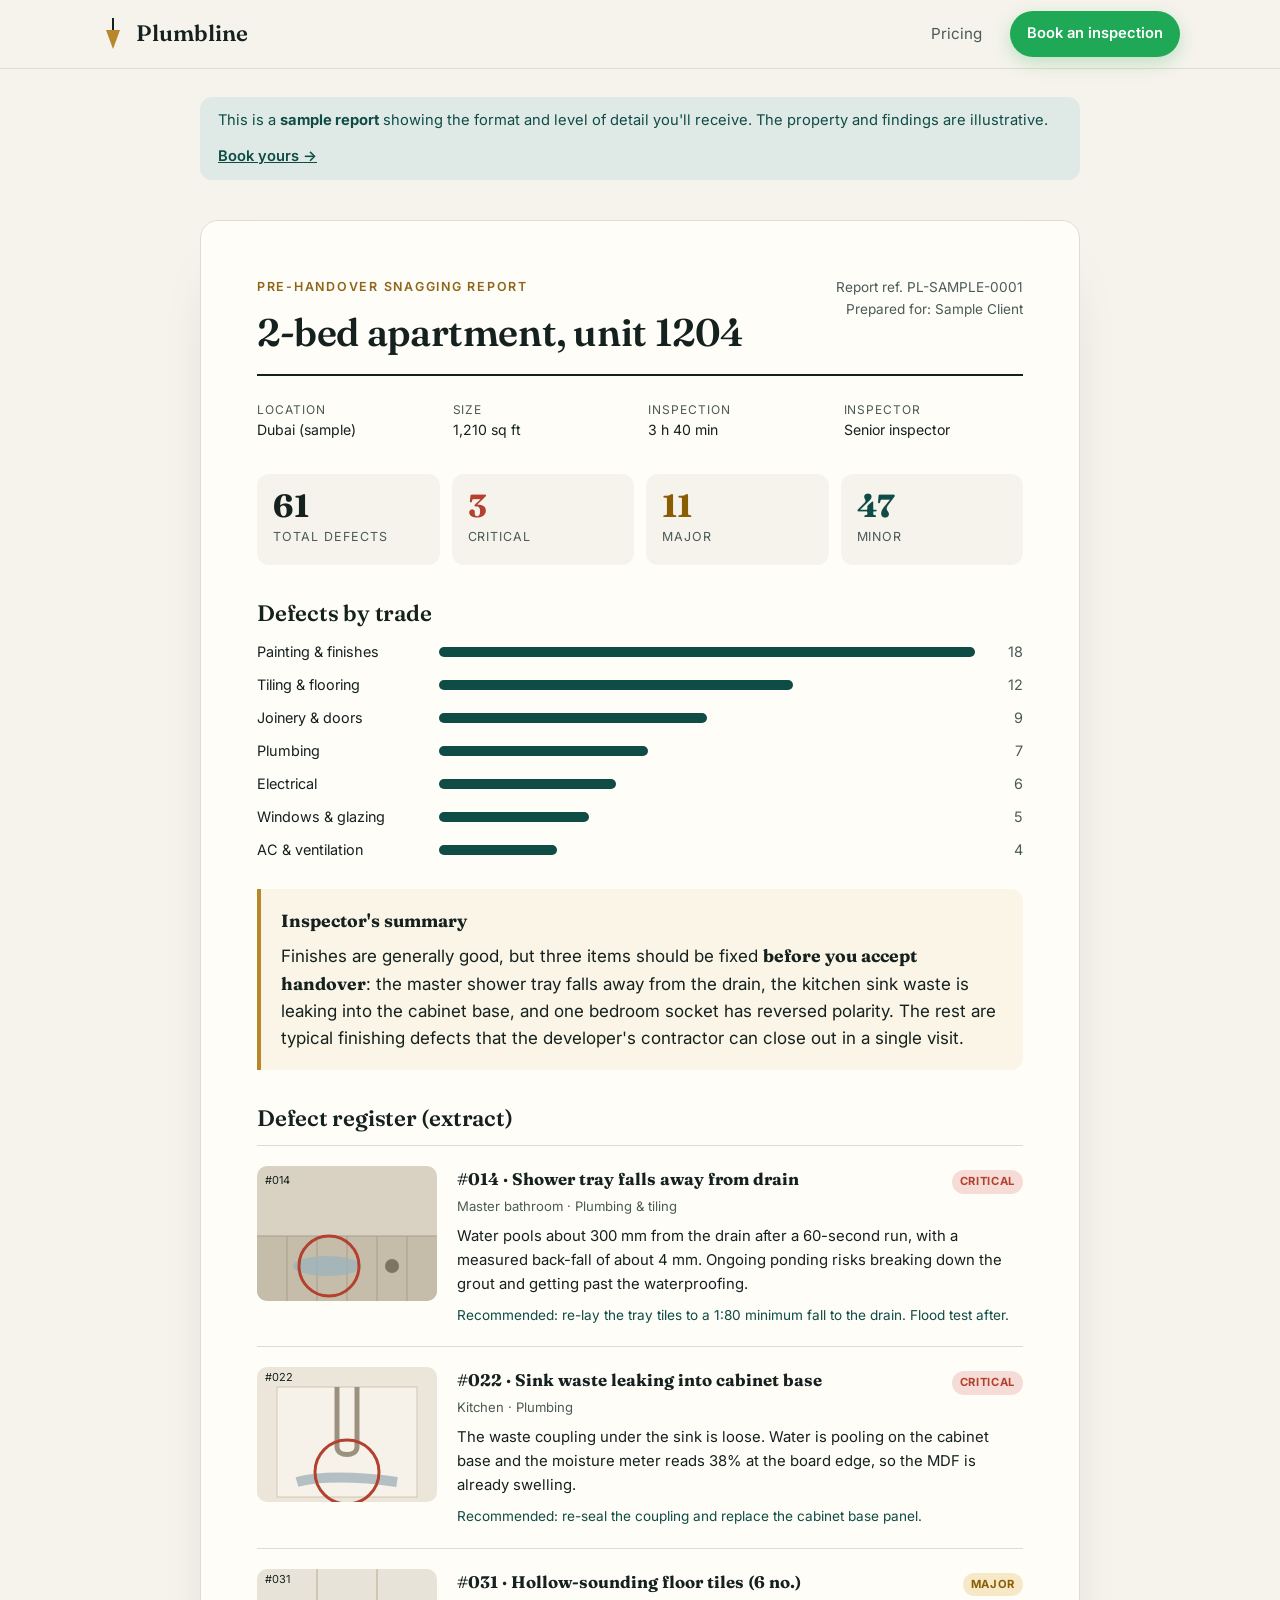
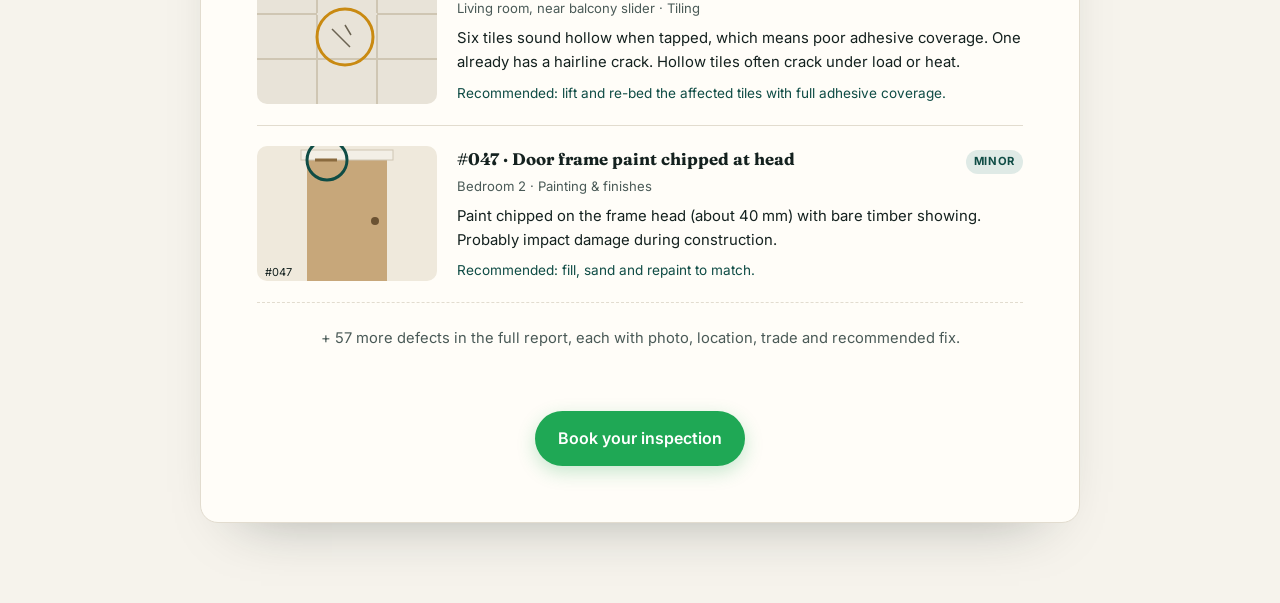
==== sample-report.html @ e1b7e1e3 "Plumbline snagging site: landing, pricing, WhatsApp booking, sample report Co-Authored-By: Claude Op" ====
<!doctype html>
<html lang="en">
<head>
<meta charset="utf-8">
<meta name="viewport" content="width=device-width, initial-scale=1">
<title>Sample Snagging Report — Plumbline</title>
<meta name="description" content="See exactly what you get: a sample Plumbline pre-handover snagging report for a 2-bed apartment.">
<link rel="icon" href="data:image/svg+xml,%3Csvg xmlns='http://www.w3.org/2000/svg' viewBox='0 0 26 32'%3E%3Cline x1='13' y1='0' x2='13' y2='12' stroke='%2314211f' stroke-width='2'/%3E%3Cpath d='M6 12h14l-7 19z' fill='%23b8862b'/%3E%3C/svg%3E">
<link rel="preconnect" href="https://fonts.googleapis.com">
<link rel="preconnect" href="https://fonts.gstatic.com" crossorigin>
<link href="https://fonts.googleapis.com/css2?family=Fraunces:ital,opsz,wght@0,9..144,500;0,9..144,600;1,9..144,500&family=Inter:wght@400;500;600;700&display=swap" rel="stylesheet">
<link rel="stylesheet" href="styles.css">
<style>
  .doc { max-width: 880px; margin: 40px auto 80px; background: var(--card); border: 1px solid var(--line); border-radius: 18px; padding: clamp(22px, 5vw, 56px); box-shadow: 0 30px 60px -40px rgba(20,33,31,.4); }
  .banner { max-width: 880px; margin: 28px auto 0; padding: 12px 18px; border-radius: 12px; background: var(--teal-soft); color: var(--teal); font-size: .92rem; display: flex; flex-wrap: wrap; gap: 12px; justify-content: space-between; align-items: center; }
  .banner a { font-weight: 600; }
  .doc-head { display: flex; justify-content: space-between; flex-wrap: wrap; gap: 20px; border-bottom: 2px solid var(--ink); padding-bottom: 20px; }
  .doc-head h1 { font-size: clamp(1.8rem, 4vw, 2.4rem); }
  .meta { display: grid; grid-template-columns: repeat(4, 1fr); gap: 16px; margin: 24px 0 32px; font-size: .88rem; }
  .meta span { display: block; color: var(--ink-soft); font-size: .75rem; text-transform: uppercase; letter-spacing: .08em; }
  @media (max-width: 640px) { .meta { grid-template-columns: 1fr 1fr; } }
  .summary { display: grid; grid-template-columns: repeat(4, 1fr); gap: 12px; margin-bottom: 28px; }
  .summary div { background: var(--paper); border-radius: 12px; padding: 16px; }
  .summary b { display: block; font-family: var(--serif); font-size: 2rem; line-height: 1; }
  .summary span { font-size: .78rem; color: var(--ink-soft); text-transform: uppercase; letter-spacing: .08em; }
  @media (max-width: 640px) { .summary { grid-template-columns: 1fr 1fr; } }
  h2.sec { font-size: 1.4rem; margin: 36px 0 14px; }
  .bars { display: grid; gap: 10px; }
  .bar { display: grid; grid-template-columns: 170px 1fr 36px; gap: 12px; align-items: center; font-size: .9rem; }
  .bar i { display: block; height: 10px; border-radius: 6px; background: var(--teal); }
  .bar em { font-style: normal; text-align: right; color: var(--ink-soft); }
  @media (max-width: 520px) { .bar { grid-template-columns: 120px 1fr 30px; font-size: .82rem; } }
  .verdict { margin-top: 28px; padding: 18px 20px; border-left: 4px solid var(--brass); background: #fbf5e8; border-radius: 0 12px 12px 0; }
  .verdict b { font-family: var(--serif); font-size: 1.1rem; }
  .snag { display: grid; grid-template-columns: 180px 1fr; gap: 20px; padding: 20px 0; border-top: 1px solid var(--line); }
  .snag .ph { border-radius: 10px; overflow: hidden; aspect-ratio: 4/3; }
  .snag .ph svg { width: 100%; height: 100%; }
  .snag-top { display: flex; justify-content: space-between; gap: 12px; align-items: baseline; }
  .snag-top b { font-family: var(--serif); font-size: 1.05rem; }
  .snag .loc { font-size: .82rem; color: var(--ink-soft); margin: 2px 0 8px; }
  .snag p { font-size: .93rem; }
  .snag .fix { margin-top: 8px; font-size: .85rem; color: var(--teal); }
  @media (max-width: 600px) { .snag { grid-template-columns: 1fr; } }
  .more { text-align: center; padding: 24px; color: var(--ink-soft); font-size: .92rem; border-top: 1px dashed var(--line); }
  .cta { text-align: center; margin-top: 36px; }
</style>
</head>
<body>
<header class="site-header">
  <div class="wrap">
    <a class="logo" href="index.html"><svg viewBox="0 0 26 32"><line x1="13" y1="0" x2="13" y2="12" stroke="currentColor" stroke-width="2"/><path d="M6 12h14l-7 19z" fill="#b8862b"/></svg>Plumbline</a>
    <nav class="nav"><a href="index.html#pricing">Pricing</a><a class="btn btn-wa" href="index.html#book">Book an inspection</a></nav>
  </div>
</header>

<div class="wrap">
  <div class="banner"><span>This is a <b>sample report</b> showing the format and level of detail you'll receive. The property and findings are illustrative.</span><a href="index.html#book">Book yours →</a></div>

  <article class="doc">
    <div class="doc-head">
      <div>
        <div class="eyebrow">Pre-handover snagging report</div>
        <h1>2-bed apartment, unit 1204</h1>
      </div>
      <div style="text-align:right;font-size:.85rem;color:var(--ink-soft)">Report ref. PL-SAMPLE-0001<br>Prepared for: Sample Client</div>
    </div>

    <div class="meta">
      <div><span>Location</span>Dubai (sample)</div>
      <div><span>Size</span>1,210 sq ft</div>
      <div><span>Inspection</span>3 h 40 min</div>
      <div><span>Inspector</span>Senior inspector</div>
    </div>

    <div class="summary">
      <div><b>61</b><span>Total defects</span></div>
      <div><b style="color:var(--red)">3</b><span>Critical</span></div>
      <div><b style="color:#8a5d05">11</b><span>Major</span></div>
      <div><b style="color:var(--teal)">47</b><span>Minor</span></div>
    </div>

    <h2 class="sec">Defects by trade</h2>
    <div class="bars">
      <div class="bar">Painting & finishes<i style="width:100%"></i><em>18</em></div>
      <div class="bar">Tiling & flooring<i style="width:66%"></i><em>12</em></div>
      <div class="bar">Joinery & doors<i style="width:50%"></i><em>9</em></div>
      <div class="bar">Plumbing<i style="width:39%"></i><em>7</em></div>
      <div class="bar">Electrical<i style="width:33%"></i><em>6</em></div>
      <div class="bar">Windows & glazing<i style="width:28%"></i><em>5</em></div>
      <div class="bar">AC & ventilation<i style="width:22%"></i><em>4</em></div>
    </div>

    <div class="verdict"><b>Inspector's summary</b><p style="margin-top:6px">Finishes are generally good, but three items should be fixed <b>before you accept handover</b>: the master shower tray falls away from the drain, the kitchen sink waste is leaking into the cabinet base, and one bedroom socket has reversed polarity. The rest are typical finishing defects that the developer's contractor can close out in a single visit.</p></div>

    <h2 class="sec">Defect register (extract)</h2>

    <div class="snag">
      <div class="ph"><svg viewBox="0 0 180 135"><rect width="180" height="135" fill="#d9d2c3"/><rect y="70" width="180" height="65" fill="#c5bca9"/><path d="M0 70h180M30 70v65M60 70v65M90 70v65M120 70v65M150 70v65" stroke="#a89f8b"/><ellipse cx="70" cy="100" rx="34" ry="10" fill="#9bb4bf" opacity=".7"/><circle cx="135" cy="100" r="7" fill="#7d7461"/><circle cx="72" cy="100" r="30" fill="none" stroke="#b3412f" stroke-width="3"/><text x="8" y="18" font-family="Inter" font-size="11" fill="#14211f">#014</text></svg></div>
      <div>
        <div class="snag-top"><b>#014 · Shower tray falls away from drain</b><span class="sev sev-critical">Critical</span></div>
        <div class="loc">Master bathroom · Plumbing & tiling</div>
        <p>Water pools about 300 mm from the drain after a 60-second run, with a measured back-fall of about 4 mm. Ongoing ponding risks breaking down the grout and getting past the waterproofing.</p>
        <p class="fix">Recommended: re-lay the tray tiles to a 1:80 minimum fall to the drain. Flood test after.</p>
      </div>
    </div>

    <div class="snag">
      <div class="ph"><svg viewBox="0 0 180 135"><rect width="180" height="135" fill="#ece6da"/><rect x="20" y="20" width="140" height="110" fill="#f6f2ea" stroke="#cfc6b3"/><path d="M80 20v60c0 10 20 10 20 0V20" fill="none" stroke="#9a917e" stroke-width="5"/><path d="M40 115c20-6 60-6 100 0" stroke="#7c95a0" stroke-width="10" opacity=".55"/><circle cx="90" cy="105" r="32" fill="none" stroke="#b3412f" stroke-width="3"/><text x="8" y="14" font-family="Inter" font-size="11" fill="#14211f">#022</text></svg></div>
      <div>
        <div class="snag-top"><b>#022 · Sink waste leaking into cabinet base</b><span class="sev sev-critical">Critical</span></div>
        <div class="loc">Kitchen · Plumbing</div>
        <p>The waste coupling under the sink is loose. Water is pooling on the cabinet base and the moisture meter reads 38% at the board edge, so the MDF is already swelling.</p>
        <p class="fix">Recommended: re-seal the coupling and replace the cabinet base panel.</p>
      </div>
    </div>

    <div class="snag">
      <div class="ph"><svg viewBox="0 0 180 135"><rect width="180" height="135" fill="#e8e3d8"/><path d="M0 45h180M0 90h180M60 0v135M120 0v135" stroke="#cfc6b3" stroke-width="2"/><path d="M60 45l60 0" stroke="#e8e3d8" stroke-width="2"/><path d="M75 60 l18 18 M88 56 l6 10" stroke="#6b6352" stroke-width="1.5"/><circle cx="88" cy="68" r="28" fill="none" stroke="#c98a12" stroke-width="3"/><text x="8" y="14" font-family="Inter" font-size="11" fill="#14211f">#031</text></svg></div>
      <div>
        <div class="snag-top"><b>#031 · Hollow-sounding floor tiles (6 no.)</b><span class="sev sev-major">Major</span></div>
        <div class="loc">Living room, near balcony slider · Tiling</div>
        <p>Six tiles sound hollow when tapped, which means poor adhesive coverage. One already has a hairline crack. Hollow tiles often crack under load or heat.</p>
        <p class="fix">Recommended: lift and re-bed the affected tiles with full adhesive coverage.</p>
      </div>
    </div>

    <div class="snag">
      <div class="ph"><svg viewBox="0 0 180 135"><rect width="180" height="135" fill="#efe9dc"/><rect x="50" y="10" width="80" height="125" fill="#c7a77a"/><rect x="44" y="4" width="92" height="10" fill="#f3efe6" stroke="#cfc6b3"/><path d="M58 14h22" stroke="#8a6a3e" stroke-width="3"/><circle cx="118" cy="75" r="4" fill="#6b5232"/><circle cx="70" cy="14" r="20" fill="none" stroke="#0f4c45" stroke-width="3"/><text x="8" y="130" font-family="Inter" font-size="11" fill="#14211f">#047</text></svg></div>
      <div>
        <div class="snag-top"><b>#047 · Door frame paint chipped at head</b><span class="sev sev-minor">Minor</span></div>
        <div class="loc">Bedroom 2 · Painting & finishes</div>
        <p>Paint chipped on the frame head (about 40 mm) with bare timber showing. Probably impact damage during construction.</p>
        <p class="fix">Recommended: fill, sand and repaint to match.</p>
      </div>
    </div>

    <div class="more">+ 57 more defects in the full report, each with photo, location, trade and recommended fix.</div>

    <div class="cta"><a class="btn btn-wa" href="index.html#book">Book your inspection</a></div>
  </article>
</div>
</body>
</html>
---- styles.css ----
:root {
  --ink: #14211f;
  --ink-soft: #4a5a57;
  --paper: #f6f3ec;
  --card: #fffdf8;
  --line: #e2dccf;
  --brass: #b8862b;
  --brass-dark: #8f6519;
  --teal: #0f4c45;
  --teal-soft: #dfeae6;
  --red: #b3412f;
  --amber: #c98a12;
  --green: #2f7a4f;
  --wa: #1fa855;
  --radius: 14px;
  --serif: "Fraunces", Georgia, serif;
  --sans: "Inter", system-ui, -apple-system, sans-serif;
}

* { box-sizing: border-box; }
html { scroll-behavior: smooth; }
body {
  margin: 0;
  background: var(--paper);
  color: var(--ink);
  font-family: var(--sans);
  font-size: 17px;
  line-height: 1.6;
  -webkit-font-smoothing: antialiased;
}
img, svg { display: block; max-width: 100%; }
a { color: inherit; }
.wrap { max-width: 1120px; margin: 0 auto; padding: 0 20px; }

h1, h2, h3 { font-family: var(--serif); font-weight: 600; line-height: 1.12; letter-spacing: -0.01em; margin: 0; }
h1 { font-size: clamp(2.5rem, 6vw, 4.4rem); }
h2 { font-size: clamp(1.9rem, 4vw, 2.8rem); }
h3 { font-size: 1.25rem; }
p { margin: 0; }
.eyebrow {
  font-size: 0.78rem; font-weight: 600; letter-spacing: 0.14em; text-transform: uppercase;
  color: var(--brass-dark); margin-bottom: 14px;
}
.lede { font-size: 1.15rem; color: var(--ink-soft); max-width: 40em; }

/* Buttons */
.btn {
  display: inline-flex; align-items: center; justify-content: center; gap: 10px;
  padding: 14px 22px; border-radius: 999px; font-weight: 600; font-size: 1rem;
  text-decoration: none; border: 1.5px solid transparent; cursor: pointer;
  transition: transform .15s ease, background .15s ease, box-shadow .15s ease;
  font-family: var(--sans);
}
.btn:hover { transform: translateY(-1px); }
.btn-wa { background: var(--wa); color: #fff; box-shadow: 0 6px 18px rgba(31,168,85,.25); }
.btn-wa:hover { background: #18914a; }
.btn-ghost { border-color: var(--ink); color: var(--ink); background: transparent; }
.btn-ghost:hover { background: var(--ink); color: var(--paper); }
.btn svg { width: 20px; height: 20px; }

/* Header */
.site-header {
  position: sticky; top: 0; z-index: 20;
  background: rgba(246,243,236,.88); backdrop-filter: blur(10px);
  border-bottom: 1px solid var(--line);
}
.site-header .wrap { display: flex; align-items: center; justify-content: space-between; height: 68px; }
.logo { display: flex; align-items: center; gap: 10px; text-decoration: none; font-family: var(--serif); font-size: 1.4rem; font-weight: 600; }
.logo svg { width: 26px; height: 32px; }
.nav { display: flex; align-items: center; gap: 28px; }
.nav a { text-decoration: none; color: var(--ink-soft); font-size: .95rem; }
.nav a:hover { color: var(--ink); }
.nav .btn { padding: 10px 16px; font-size: .92rem; color: #fff; }
@media (max-width: 820px) { .nav a:not(.btn) { display: none; } }

/* Hero */
.hero { padding: 72px 0 64px; }
.hero-grid { display: grid; grid-template-columns: 1.1fr .9fr; gap: 56px; align-items: center; }
.hero h1 em { font-style: italic; color: var(--teal); }
.hero .lede { margin: 22px 0 32px; }
.hero-ctas { display: flex; flex-wrap: wrap; gap: 12px; }
.hero-proof { display: flex; flex-wrap: wrap; gap: 28px; margin-top: 40px; padding-top: 28px; border-top: 1px solid var(--line); }
.hero-proof div { font-size: .9rem; color: var(--ink-soft); }
.hero-proof strong { display: block; font-family: var(--serif); font-size: 1.7rem; color: var(--ink); line-height: 1.1; }
@media (max-width: 900px) { .hero-grid { grid-template-columns: 1fr; } .hero { padding-top: 44px; } }

/* Report preview card */
.report-card {
  background: var(--card); border: 1px solid var(--line); border-radius: 18px;
  box-shadow: 0 30px 60px -30px rgba(20,33,31,.35); padding: 22px; transform: rotate(1.2deg);
}
.report-card .rc-head { display: flex; justify-content: space-between; align-items: baseline; border-bottom: 1px solid var(--line); padding-bottom: 12px; margin-bottom: 14px; }
.report-card .rc-head b { font-family: var(--serif); font-size: 1.1rem; }
.report-card .rc-head span { font-size: .8rem; color: var(--ink-soft); }
.rc-stats { display: grid; grid-template-columns: repeat(3, 1fr); gap: 8px; margin-bottom: 14px; }
.rc-stat { background: var(--paper); border-radius: 10px; padding: 10px; text-align: center; }
.rc-stat b { display: block; font-family: var(--serif); font-size: 1.5rem; line-height: 1.1; }
.rc-stat span { font-size: .72rem; color: var(--ink-soft); text-transform: uppercase; letter-spacing: .08em; }
.rc-row { display: flex; gap: 12px; align-items: center; padding: 10px 0; border-top: 1px dashed var(--line); font-size: .9rem; }
.rc-row .thumb { flex: 0 0 52px; height: 52px; border-radius: 8px; overflow: hidden; }
.rc-row p { flex: 1; line-height: 1.35; }
.rc-row small { color: var(--ink-soft); display: block; font-size: .78rem; }

.sev { font-size: .7rem; font-weight: 700; letter-spacing: .06em; text-transform: uppercase; padding: 3px 8px; border-radius: 999px; white-space: nowrap; }
.sev-critical { background: #f6dcd6; color: var(--red); }
.sev-major { background: #f7e8c8; color: #8a5d05; }
.sev-minor { background: var(--teal-soft); color: var(--teal); }

/* Sections */
section { padding: 88px 0; }
.section-head { max-width: 680px; margin-bottom: 48px; }
.section-head .lede { margin-top: 16px; }
.band { background: var(--teal); color: #eef4f1; }
.band .eyebrow { color: #e3bd72; }
.band .lede { color: #c4d6d0; }

/* Why */
.why-grid { display: grid; grid-template-columns: repeat(3, 1fr); gap: 20px; }
.why-grid > div { border-top: 2px solid #e3bd72; padding-top: 18px; }
.why-grid h3 { margin-bottom: 8px; color: #fff; }
.why-grid p { color: #c4d6d0; }
@media (max-width: 820px) { .why-grid { grid-template-columns: 1fr; } }

/* Checks */
.checks { display: grid; grid-template-columns: repeat(4, 1fr); gap: 14px; }
.check { background: var(--card); border: 1px solid var(--line); border-radius: var(--radius); padding: 20px; }
.check .ico { width: 36px; height: 36px; border-radius: 10px; background: var(--teal-soft); display: grid; place-items: center; margin-bottom: 12px; color: var(--teal); }
.check .ico svg { width: 20px; height: 20px; }
.check h3 { font-family: var(--sans); font-size: 1rem; font-weight: 600; margin-bottom: 4px; }
.check p { font-size: .88rem; color: var(--ink-soft); line-height: 1.45; }
@media (max-width: 960px) { .checks { grid-template-columns: repeat(2, 1fr); } }
@media (max-width: 520px) { .checks { grid-template-columns: 1fr; } }

/* Steps */
.steps { display: grid; grid-template-columns: repeat(4, 1fr); gap: 24px; counter-reset: step; }
.step { position: relative; padding-top: 56px; }
.step::before {
  counter-increment: step; content: counter(step);
  position: absolute; top: 0; left: 0; width: 40px; height: 40px; border-radius: 50%;
  border: 1.5px solid var(--brass); color: var(--brass-dark);
  display: grid; place-items: center; font-family: var(--serif); font-size: 1.2rem; font-weight: 600;
}
.step h3 { margin-bottom: 8px; }
.step p { color: var(--ink-soft); font-size: .95rem; }
@media (max-width: 820px) { .steps { grid-template-columns: 1fr 1fr; } }
@media (max-width: 520px) { .steps { grid-template-columns: 1fr; } }

/* Pricing */
.prices { display: grid; grid-template-columns: repeat(4, 1fr); gap: 16px; }
.price {
  background: var(--card); border: 1px solid var(--line); border-radius: 18px; padding: 26px 22px;
  display: flex; flex-direction: column;
}
.price.featured { border: 2px solid var(--teal); position: relative; }
.price.featured::after {
  content: "Most booked"; position: absolute; top: -12px; left: 22px; background: var(--teal); color: #fff;
  font-size: .72rem; font-weight: 700; letter-spacing: .08em; text-transform: uppercase; padding: 4px 10px; border-radius: 999px;
}
.price h3 { font-family: var(--sans); font-size: 1rem; font-weight: 600; }
.price .size { font-size: .85rem; color: var(--ink-soft); margin-top: 2px; }
.price .amt { font-family: var(--serif); font-size: 2.4rem; font-weight: 600; margin: 18px 0 2px; line-height: 1; }
.price .amt small { font-family: var(--sans); font-size: .9rem; font-weight: 500; color: var(--ink-soft); }
.price .vat { font-size: .8rem; color: var(--ink-soft); margin-bottom: 18px; }
.price ul { list-style: none; padding: 0; margin: 0 0 22px; font-size: .9rem; flex: 1; }
.price li { padding: 6px 0 6px 24px; position: relative; border-top: 1px solid var(--line); }
.price li::before { content: ""; position: absolute; left: 2px; top: 13px; width: 12px; height: 7px; border-left: 2px solid var(--teal); border-bottom: 2px solid var(--teal); transform: rotate(-45deg); }
.price .btn { width: 100%; padding: 12px; font-size: .95rem; }
.addons { margin-top: 24px; display: grid; grid-template-columns: repeat(3, 1fr); gap: 16px; }
.addon { display: flex; justify-content: space-between; gap: 16px; align-items: baseline; padding: 16px 20px; border: 1px dashed var(--line); border-radius: var(--radius); font-size: .92rem; }
.addon b { font-family: var(--serif); font-size: 1.15rem; white-space: nowrap; }
.addon span small { display: block; color: var(--ink-soft); font-size: .82rem; }
@media (max-width: 960px) { .prices { grid-template-columns: 1fr 1fr; } .addons { grid-template-columns: 1fr; } }
@media (max-width: 560px) { .prices { grid-template-columns: 1fr; } }

/* Independence */
.promise { display: grid; grid-template-columns: 1fr 1fr; gap: 48px; align-items: center; }
.promise blockquote { margin: 0; font-family: var(--serif); font-size: clamp(1.5rem, 3vw, 2.1rem); line-height: 1.25; }
.promise blockquote::before { content: "\201C"; display: block; font-size: 4rem; line-height: .6; color: var(--brass); }
.promise ul { list-style: none; padding: 0; margin: 0; }
.promise li { padding: 16px 0; border-top: 1px solid var(--line); }
.promise li b { display: block; }
.promise li span { color: var(--ink-soft); font-size: .95rem; }
@media (max-width: 820px) { .promise { grid-template-columns: 1fr; } }

/* Coverage */
.coverage { display: flex; flex-wrap: wrap; gap: 10px; }
.chip { padding: 8px 16px; border-radius: 999px; background: var(--card); border: 1px solid var(--line); font-size: .92rem; }
.chip small { color: var(--ink-soft); margin-left: 6px; }

/* FAQ */
.faq { max-width: 780px; }
.faq details { border-top: 1px solid var(--line); padding: 20px 0; }
.faq details:last-child { border-bottom: 1px solid var(--line); }
.faq summary { cursor: pointer; font-weight: 600; font-size: 1.05rem; list-style: none; display: flex; justify-content: space-between; gap: 16px; }
.faq summary::-webkit-details-marker { display: none; }
.faq summary::after { content: "+"; font-family: var(--serif); font-size: 1.5rem; line-height: 1; color: var(--brass-dark); }
.faq details[open] summary::after { content: "\2013"; }
.faq details p { margin-top: 10px; color: var(--ink-soft); }

/* Booking */
.book { display: grid; grid-template-columns: .9fr 1.1fr; gap: 48px; }
.book-form { background: var(--card); color: var(--ink); border-radius: 20px; padding: 28px; }
.field { margin-bottom: 16px; }
.field label { display: block; font-size: .85rem; font-weight: 600; margin-bottom: 6px; }
.field input, .field select, .field textarea {
  width: 100%; padding: 12px 14px; border: 1.5px solid var(--line); border-radius: 10px;
  font: inherit; font-size: 1rem; background: #fff; color: var(--ink);
}
.field input:focus, .field select:focus, .field textarea:focus { outline: none; border-color: var(--teal); }
.row2 { display: grid; grid-template-columns: 1fr 1fr; gap: 14px; }
.quote { display: flex; justify-content: space-between; align-items: baseline; padding: 14px 16px; border-radius: 10px; background: var(--teal-soft); margin: 4px 0 18px; }
.quote span { font-size: .9rem; color: var(--teal); }
.quote b { font-family: var(--serif); font-size: 1.5rem; color: var(--teal); }
.book-form .btn { width: 100%; }
.book-form .fine { font-size: .8rem; color: var(--ink-soft); text-align: center; margin-top: 12px; }
.book-side p { margin-top: 16px; }
.book-side .contact { margin-top: 28px; display: grid; gap: 10px; }
.book-side .contact a { color: #fff; }
@media (max-width: 860px) { .book { grid-template-columns: 1fr; } }
@media (max-width: 480px) { .row2 { grid-template-columns: 1fr; } }

/* Footer */
footer { padding: 40px 0; font-size: .88rem; color: var(--ink-soft); }
footer .wrap { display: flex; flex-wrap: wrap; justify-content: space-between; gap: 16px; }

/* Floating WhatsApp */
.wa-float {
  position: fixed; right: 18px; bottom: 18px; z-index: 30; width: 58px; height: 58px; border-radius: 50%;
  background: var(--wa); display: grid; place-items: center; box-shadow: 0 10px 24px rgba(0,0,0,.2);
}
.wa-float svg { width: 30px; height: 30px; }
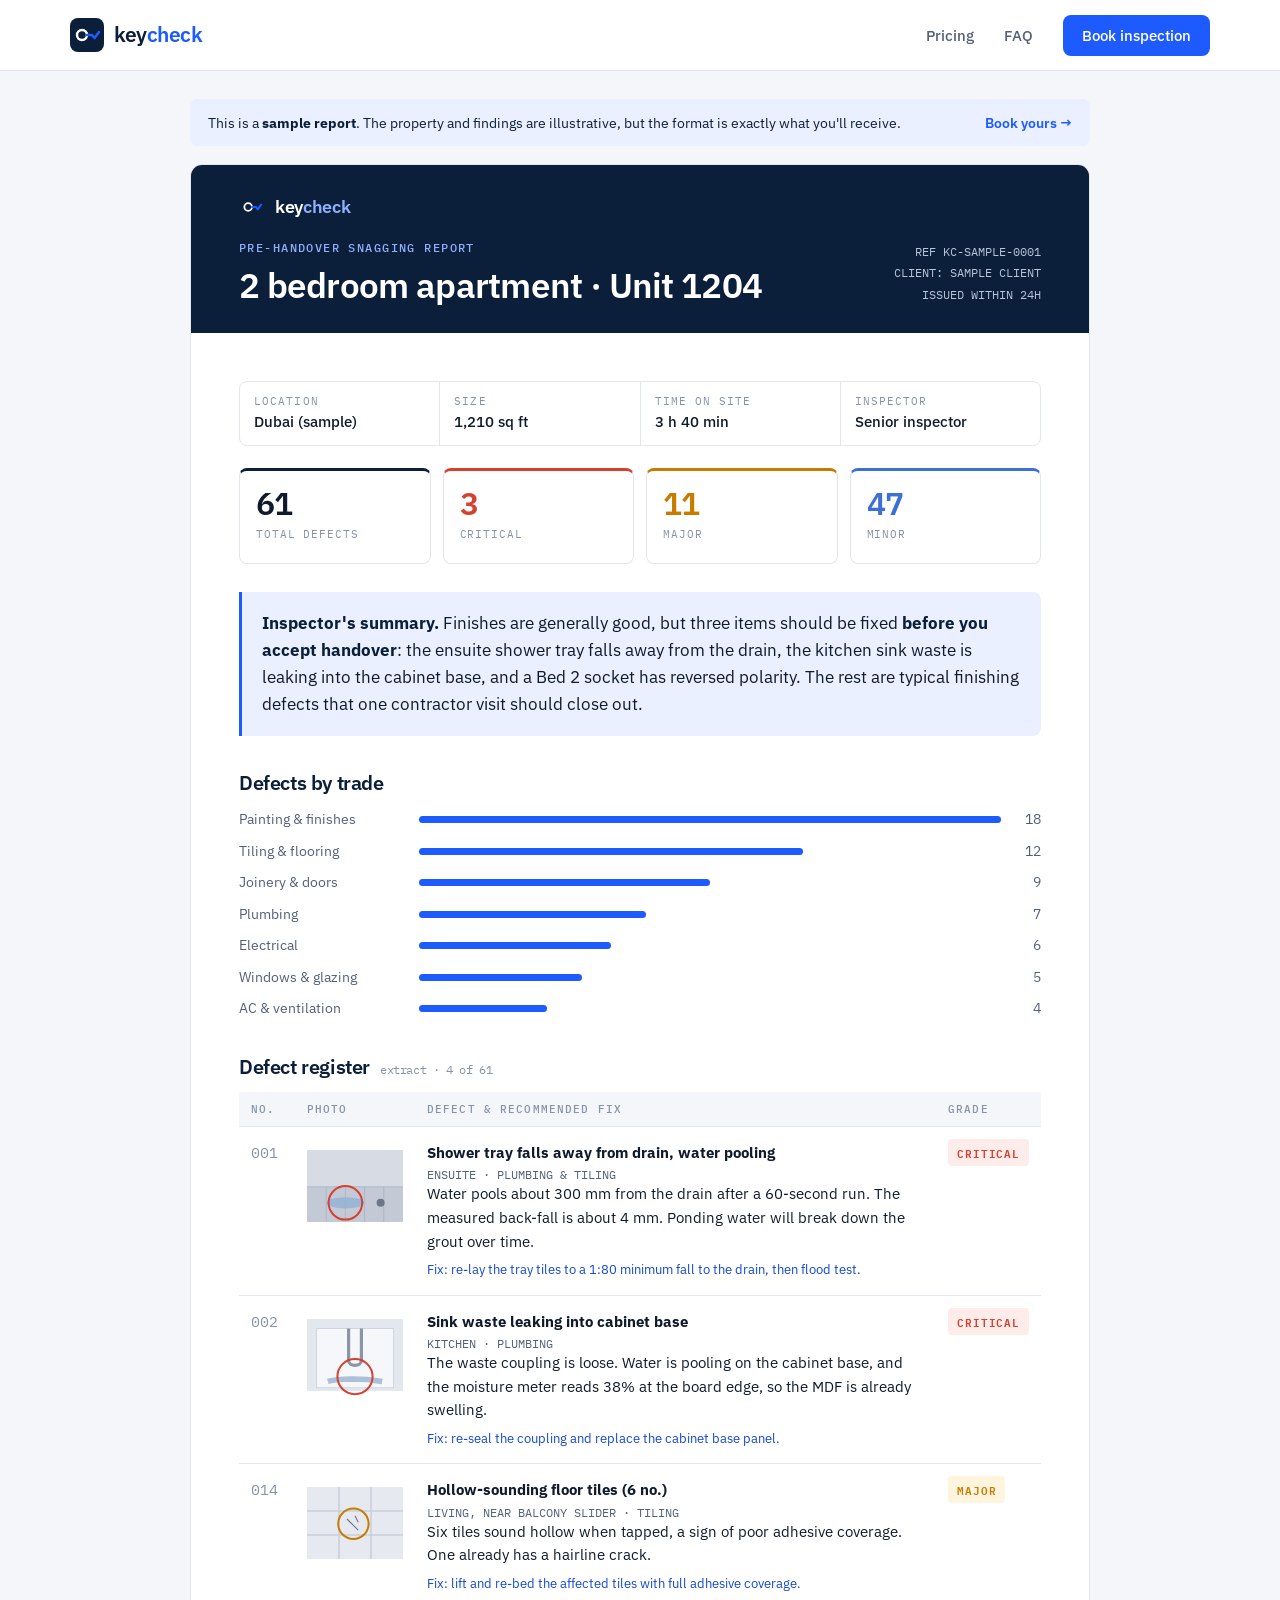
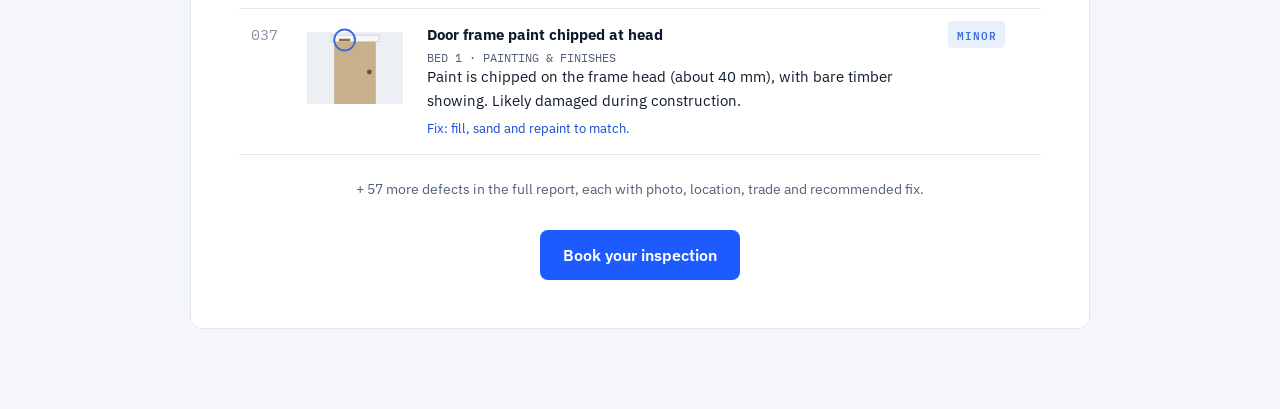
==== commit 1bb0eca9: "Rebrand to Keycheck and redesign: corporate navy/blue, interactive floor-plan hero, structured data " ====
--- a/sample-report.html
+++ b/sample-report.html
@@ -3,140 +3,131 @@
 <head>
 <meta charset="utf-8">
 <meta name="viewport" content="width=device-width, initial-scale=1">
-<title>Sample Snagging Report — Plumbline</title>
-<meta name="description" content="See exactly what you get: a sample Plumbline pre-handover snagging report for a 2-bed apartment.">
-<link rel="icon" href="data:image/svg+xml,%3Csvg xmlns='http://www.w3.org/2000/svg' viewBox='0 0 26 32'%3E%3Cline x1='13' y1='0' x2='13' y2='12' stroke='%2314211f' stroke-width='2'/%3E%3Cpath d='M6 12h14l-7 19z' fill='%23b8862b'/%3E%3C/svg%3E">
+<title>Sample Snagging Report | Keycheck</title>
+<meta name="description" content="See exactly what you get: a sample Keycheck pre-handover snagging report for a 2-bedroom apartment in the UAE.">
+<link rel="canonical" href="https://keycheck.ae/sample-report.html">
+<link rel="icon" href="data:image/svg+xml,%3Csvg xmlns='http://www.w3.org/2000/svg' viewBox='0 0 34 34'%3E%3Crect width='34' height='34' rx='8' fill='%230b1f3a'/%3E%3Ccircle cx='12' cy='17' r='5' fill='none' stroke='%23fff' stroke-width='2.4'/%3E%3Cpath d='M17 17h5l2.5 3 4.5-6' fill='none' stroke='%231d5bff' stroke-width='2.6' stroke-linecap='round' stroke-linejoin='round'/%3E%3C/svg%3E">
 <link rel="preconnect" href="https://fonts.googleapis.com">
 <link rel="preconnect" href="https://fonts.gstatic.com" crossorigin>
-<link href="https://fonts.googleapis.com/css2?family=Fraunces:ital,opsz,wght@0,9..144,500;0,9..144,600;1,9..144,500&family=Inter:wght@400;500;600;700&display=swap" rel="stylesheet">
+<link href="https://fonts.googleapis.com/css2?family=IBM+Plex+Mono:wght@400;500;600&family=IBM+Plex+Sans:wght@400;500;600&display=swap" rel="stylesheet">
 <link rel="stylesheet" href="styles.css">
 <style>
-  .doc { max-width: 880px; margin: 40px auto 80px; background: var(--card); border: 1px solid var(--line); border-radius: 18px; padding: clamp(22px, 5vw, 56px); box-shadow: 0 30px 60px -40px rgba(20,33,31,.4); }
-  .banner { max-width: 880px; margin: 28px auto 0; padding: 12px 18px; border-radius: 12px; background: var(--teal-soft); color: var(--teal); font-size: .92rem; display: flex; flex-wrap: wrap; gap: 12px; justify-content: space-between; align-items: center; }
-  .banner a { font-weight: 600; }
-  .doc-head { display: flex; justify-content: space-between; flex-wrap: wrap; gap: 20px; border-bottom: 2px solid var(--ink); padding-bottom: 20px; }
-  .doc-head h1 { font-size: clamp(1.8rem, 4vw, 2.4rem); }
-  .meta { display: grid; grid-template-columns: repeat(4, 1fr); gap: 16px; margin: 24px 0 32px; font-size: .88rem; }
-  .meta span { display: block; color: var(--ink-soft); font-size: .75rem; text-transform: uppercase; letter-spacing: .08em; }
-  @media (max-width: 640px) { .meta { grid-template-columns: 1fr 1fr; } }
-  .summary { display: grid; grid-template-columns: repeat(4, 1fr); gap: 12px; margin-bottom: 28px; }
-  .summary div { background: var(--paper); border-radius: 12px; padding: 16px; }
-  .summary b { display: block; font-family: var(--serif); font-size: 2rem; line-height: 1; }
-  .summary span { font-size: .78rem; color: var(--ink-soft); text-transform: uppercase; letter-spacing: .08em; }
-  @media (max-width: 640px) { .summary { grid-template-columns: 1fr 1fr; } }
-  h2.sec { font-size: 1.4rem; margin: 36px 0 14px; }
-  .bars { display: grid; gap: 10px; }
-  .bar { display: grid; grid-template-columns: 170px 1fr 36px; gap: 12px; align-items: center; font-size: .9rem; }
-  .bar i { display: block; height: 10px; border-radius: 6px; background: var(--teal); }
-  .bar em { font-style: normal; text-align: right; color: var(--ink-soft); }
-  @media (max-width: 520px) { .bar { grid-template-columns: 120px 1fr 30px; font-size: .82rem; } }
-  .verdict { margin-top: 28px; padding: 18px 20px; border-left: 4px solid var(--brass); background: #fbf5e8; border-radius: 0 12px 12px 0; }
-  .verdict b { font-family: var(--serif); font-size: 1.1rem; }
-  .snag { display: grid; grid-template-columns: 180px 1fr; gap: 20px; padding: 20px 0; border-top: 1px solid var(--line); }
-  .snag .ph { border-radius: 10px; overflow: hidden; aspect-ratio: 4/3; }
-  .snag .ph svg { width: 100%; height: 100%; }
-  .snag-top { display: flex; justify-content: space-between; gap: 12px; align-items: baseline; }
-  .snag-top b { font-family: var(--serif); font-size: 1.05rem; }
-  .snag .loc { font-size: .82rem; color: var(--ink-soft); margin: 2px 0 8px; }
-  .snag p { font-size: .93rem; }
-  .snag .fix { margin-top: 8px; font-size: .85rem; color: var(--teal); }
-  @media (max-width: 600px) { .snag { grid-template-columns: 1fr; } }
-  .more { text-align: center; padding: 24px; color: var(--ink-soft); font-size: .92rem; border-top: 1px dashed var(--line); }
-  .cta { text-align: center; margin-top: 36px; }
+  body { background: var(--bg-alt); }
+  .notice { max-width: 900px; margin: 28px auto 0; padding: 12px 18px; border-radius: 8px; background: var(--blue-soft); color: var(--navy); font-size: .9rem; display: flex; flex-wrap: wrap; gap: 12px; justify-content: space-between; align-items: center; }
+  .notice a { color: var(--blue); font-weight: 600; text-decoration: none; }
+  .doc { max-width: 900px; margin: 18px auto 80px; background: #fff; border: 1px solid var(--line); border-radius: 12px; overflow: hidden; }
+  .doc-top { background: var(--navy); color: #fff; padding: 28px clamp(22px, 5vw, 48px); display: flex; justify-content: space-between; flex-wrap: wrap; gap: 20px; align-items: flex-end; }
+  .doc-top .logo { color: #fff; font-size: 1.1rem; margin-bottom: 18px; }
+  .doc-top .logo b { color: #8fb0ff; }
+  .doc-top h1 { font-size: clamp(1.6rem, 3.6vw, 2.2rem); }
+  .doc-top .ref { font: .78rem/1.7 var(--mono); color: #b8c4d9; text-align: right; }
+  .doc-in { padding: clamp(22px, 5vw, 48px); }
+  .meta { display: grid; grid-template-columns: repeat(4, 1fr); border: 1px solid var(--line); border-radius: 8px; overflow: hidden; gap: 1px; background: var(--line); }
+  .meta div { background: #fff; padding: 12px 14px; font-size: .92rem; font-weight: 500; }
+  .meta span { display: block; font: .68rem var(--mono); letter-spacing: .1em; text-transform: uppercase; color: var(--muted); margin-bottom: 2px; }
+  .sum { display: grid; grid-template-columns: repeat(4, 1fr); gap: 12px; margin: 22px 0 8px; }
+  .sum div { border: 1px solid var(--line); border-radius: 8px; padding: 16px; border-top: 3px solid var(--navy); }
+  .sum b { display: block; font-size: 2rem; font-weight: 600; line-height: 1; letter-spacing: -0.02em; }
+  .sum span { font: .7rem var(--mono); letter-spacing: .08em; text-transform: uppercase; color: var(--muted); }
+  @media (max-width: 640px) { .meta, .sum { grid-template-columns: 1fr 1fr; } }
+  .sec { font-size: 1.25rem; color: var(--navy); margin: 36px 0 14px; display: flex; gap: 10px; align-items: baseline; }
+  .sec small { font: .74rem var(--mono); color: var(--muted); font-weight: 400; }
+  .bars .trade { grid-template-columns: 170px 1fr 30px; font-size: .88rem; margin: 9px 0; }
+  .verdict { margin-top: 28px; padding: 18px 20px; border-left: 3px solid var(--blue); background: var(--blue-soft); border-radius: 0 8px 8px 0; }
+  .verdict b { color: var(--navy); }
+  table { width: 100%; border-collapse: collapse; font-size: .92rem; }
+  th { text-align: left; font: 500 .7rem var(--mono); letter-spacing: .1em; text-transform: uppercase; color: var(--muted); padding: 10px 12px; background: var(--bg-alt); border-bottom: 1px solid var(--line); }
+  td { padding: 14px 12px; border-bottom: 1px solid var(--line); vertical-align: top; }
+  td.n { font-family: var(--mono); color: var(--muted); width: 56px; }
+  td .loc { display: block; font: .74rem var(--mono); color: var(--ink-soft); margin-top: 3px; }
+  td .fix { display: block; color: var(--blue-dark); font-size: .84rem; margin-top: 6px; }
+  .ph { width: 120px; }
+  .ph svg { width: 120px; height: 90px; border-radius: 6px; }
+  @media (max-width: 640px) { .ph { display: none; } .bars .trade { grid-template-columns: 110px 1fr 24px; } }
+  .more { text-align: center; padding: 22px; color: var(--ink-soft); font-size: .9rem; }
+  .cta { text-align: center; padding-top: 8px; }
 </style>
 </head>
 <body>
+<svg width="0" height="0" style="position:absolute" aria-hidden="true">
+  <symbol id="mark" viewBox="0 0 34 34"><rect width="34" height="34" rx="8" fill="#0b1f3a"/><circle cx="12" cy="17" r="5" fill="none" stroke="#fff" stroke-width="2.4"/><path d="M17 17h5l2.5 3 4.5-6" fill="none" stroke="#1d5bff" stroke-width="2.6" stroke-linecap="round" stroke-linejoin="round"/></symbol>
+</svg>
+
 <header class="site-header">
   <div class="wrap">
-    <a class="logo" href="index.html"><svg viewBox="0 0 26 32"><line x1="13" y1="0" x2="13" y2="12" stroke="currentColor" stroke-width="2"/><path d="M6 12h14l-7 19z" fill="#b8862b"/></svg>Plumbline</a>
-    <nav class="nav"><a href="index.html#pricing">Pricing</a><a class="btn btn-wa" href="index.html#book">Book an inspection</a></nav>
+    <a class="logo" href="./"><svg class="mark"><use href="#mark"/></svg><span>key<b>check</b></span></a>
+    <nav class="nav"><a href="./#pricing">Pricing</a><a href="./#faq">FAQ</a><a class="btn btn-primary" href="./#book">Book inspection</a></nav>
   </div>
 </header>
 
 <div class="wrap">
-  <div class="banner"><span>This is a <b>sample report</b> showing the format and level of detail you'll receive. The property and findings are illustrative.</span><a href="index.html#book">Book yours →</a></div>
+  <div class="notice"><span>This is a <b>sample report</b>. The property and findings are illustrative, but the format is exactly what you'll receive.</span><a href="./#book">Book yours →</a></div>
 
   <article class="doc">
-    <div class="doc-head">
+    <div class="doc-top">
       <div>
-        <div class="eyebrow">Pre-handover snagging report</div>
-        <h1>2-bed apartment, unit 1204</h1>
+        <div class="logo"><svg class="mark" style="width:26px;height:26px"><use href="#mark"/></svg><span>key<b>check</b></span></div>
+        <div class="label" style="color:#8fb0ff">Pre-handover snagging report</div>
+        <h1 style="margin-top:8px">2 bedroom apartment · Unit 1204</h1>
       </div>
-      <div style="text-align:right;font-size:.85rem;color:var(--ink-soft)">Report ref. PL-SAMPLE-0001<br>Prepared for: Sample Client</div>
+      <div class="ref">REF KC-SAMPLE-0001<br>CLIENT: SAMPLE CLIENT<br>ISSUED WITHIN 24H</div>
     </div>
 
-    <div class="meta">
-      <div><span>Location</span>Dubai (sample)</div>
-      <div><span>Size</span>1,210 sq ft</div>
-      <div><span>Inspection</span>3 h 40 min</div>
-      <div><span>Inspector</span>Senior inspector</div>
+    <div class="doc-in">
+      <div class="meta">
+        <div><span>Location</span>Dubai (sample)</div>
+        <div><span>Size</span>1,210 sq ft</div>
+        <div><span>Time on site</span>3 h 40 min</div>
+        <div><span>Inspector</span>Senior inspector</div>
+      </div>
+
+      <div class="sum">
+        <div><b>61</b><span>Total defects</span></div>
+        <div style="border-top-color:var(--red)"><b style="color:var(--red)">3</b><span>Critical</span></div>
+        <div style="border-top-color:var(--amber)"><b style="color:var(--amber)">11</b><span>Major</span></div>
+        <div style="border-top-color:var(--minor)"><b style="color:var(--minor)">47</b><span>Minor</span></div>
+      </div>
+
+      <div class="verdict"><b>Inspector's summary.</b> Finishes are generally good, but three items should be fixed <b>before you accept handover</b>: the ensuite shower tray falls away from the drain, the kitchen sink waste is leaking into the cabinet base, and a Bed 2 socket has reversed polarity. The rest are typical finishing defects that one contractor visit should close out.</div>
+
+      <h2 class="sec">Defects by trade</h2>
+      <div class="bars">
+        <div class="trade">Painting & finishes<i style="width:100%"></i><em>18</em></div>
+        <div class="trade">Tiling & flooring<i style="width:66%"></i><em>12</em></div>
+        <div class="trade">Joinery & doors<i style="width:50%"></i><em>9</em></div>
+        <div class="trade">Plumbing<i style="width:39%"></i><em>7</em></div>
+        <div class="trade">Electrical<i style="width:33%"></i><em>6</em></div>
+        <div class="trade">Windows & glazing<i style="width:28%"></i><em>5</em></div>
+        <div class="trade">AC & ventilation<i style="width:22%"></i><em>4</em></div>
+      </div>
+
+      <h2 class="sec">Defect register <small>extract · 4 of 61</small></h2>
+      <div style="overflow-x:auto">
+      <table>
+        <thead><tr><th>No.</th><th class="ph">Photo</th><th>Defect & recommended fix</th><th>Grade</th></tr></thead>
+        <tbody>
+          <tr><td class="n">001</td>
+            <td class="ph"><svg viewBox="0 0 120 90"><rect width="120" height="90" fill="#d7dce4"/><rect y="46" width="120" height="44" fill="#c3cad6"/><path d="M0 46h120M24 46v44M48 46v44M72 46v44M96 46v44" stroke="#aab3c2"/><ellipse cx="48" cy="66" rx="24" ry="7" fill="#93b2d6" opacity=".8"/><circle cx="92" cy="66" r="5" fill="#6d7788"/><circle cx="48" cy="66" r="21" fill="none" stroke="#d6402f" stroke-width="2.5"/></svg></td>
+            <td><b>Shower tray falls away from drain, water pooling</b><span class="loc">ENSUITE · PLUMBING & TILING</span>Water pools about 300 mm from the drain after a 60-second run. The measured back-fall is about 4 mm. Ponding water will break down the grout over time.<span class="fix">Fix: re-lay the tray tiles to a 1:80 minimum fall to the drain, then flood test.</span></td>
+            <td><span class="sev sev-critical">Critical</span></td></tr>
+          <tr><td class="n">002</td>
+            <td class="ph"><svg viewBox="0 0 120 90"><rect width="120" height="90" fill="#e3e7ee"/><rect x="12" y="12" width="96" height="74" fill="#f5f7fa" stroke="#c9d0dc"/><path d="M52 12v40c0 8 16 8 16 0V12" fill="none" stroke="#8a95a8" stroke-width="4"/><path d="M26 78c14-4 44-4 68 0" stroke="#7c9cc4" stroke-width="7" opacity=".6"/><circle cx="60" cy="72" r="22" fill="none" stroke="#d6402f" stroke-width="2.5"/></svg></td>
+            <td><b>Sink waste leaking into cabinet base</b><span class="loc">KITCHEN · PLUMBING</span>The waste coupling is loose. Water is pooling on the cabinet base, and the moisture meter reads 38% at the board edge, so the MDF is already swelling.<span class="fix">Fix: re-seal the coupling and replace the cabinet base panel.</span></td>
+            <td><span class="sev sev-critical">Critical</span></td></tr>
+          <tr><td class="n">014</td>
+            <td class="ph"><svg viewBox="0 0 120 90"><rect width="120" height="90" fill="#e6e9ef"/><path d="M0 30h120M0 60h120M40 0v90M80 0v90" stroke="#c9d0dc" stroke-width="2"/><path d="M50 40l14 14M60 36l4 8" stroke="#6d7788" stroke-width="1.4"/><circle cx="58" cy="46" r="19" fill="none" stroke="#c77c00" stroke-width="2.5"/></svg></td>
+            <td><b>Hollow-sounding floor tiles (6 no.)</b><span class="loc">LIVING, NEAR BALCONY SLIDER · TILING</span>Six tiles sound hollow when tapped, a sign of poor adhesive coverage. One already has a hairline crack.<span class="fix">Fix: lift and re-bed the affected tiles with full adhesive coverage.</span></td>
+            <td><span class="sev sev-major">Major</span></td></tr>
+          <tr><td class="n">037</td>
+            <td class="ph"><svg viewBox="0 0 120 90"><rect width="120" height="90" fill="#eceff3"/><rect x="34" y="8" width="52" height="82" fill="#c9b08c"/><rect x="30" y="4" width="60" height="8" fill="#f7f8fa" stroke="#c9d0dc"/><path d="M40 10h14" stroke="#8a6f4a" stroke-width="3"/><circle cx="78" cy="50" r="3" fill="#6b5232"/><circle cx="47" cy="10" r="13" fill="none" stroke="#3d6fd8" stroke-width="2.5"/></svg></td>
+            <td><b>Door frame paint chipped at head</b><span class="loc">BED 1 · PAINTING & FINISHES</span>Paint is chipped on the frame head (about 40 mm), with bare timber showing. Likely damaged during construction.<span class="fix">Fix: fill, sand and repaint to match.</span></td>
+            <td><span class="sev sev-minor">Minor</span></td></tr>
+        </tbody>
+      </table>
+      </div>
+      <div class="more">+ 57 more defects in the full report, each with photo, location, trade and recommended fix.</div>
+      <div class="cta"><a class="btn btn-primary" href="./#book">Book your inspection</a></div>
     </div>
-
-    <div class="summary">
-      <div><b>61</b><span>Total defects</span></div>
-      <div><b style="color:var(--red)">3</b><span>Critical</span></div>
-      <div><b style="color:#8a5d05">11</b><span>Major</span></div>
-      <div><b style="color:var(--teal)">47</b><span>Minor</span></div>
-    </div>
-
-    <h2 class="sec">Defects by trade</h2>
-    <div class="bars">
-      <div class="bar">Painting & finishes<i style="width:100%"></i><em>18</em></div>
-      <div class="bar">Tiling & flooring<i style="width:66%"></i><em>12</em></div>
-      <div class="bar">Joinery & doors<i style="width:50%"></i><em>9</em></div>
-      <div class="bar">Plumbing<i style="width:39%"></i><em>7</em></div>
-      <div class="bar">Electrical<i style="width:33%"></i><em>6</em></div>
-      <div class="bar">Windows & glazing<i style="width:28%"></i><em>5</em></div>
-      <div class="bar">AC & ventilation<i style="width:22%"></i><em>4</em></div>
-    </div>
-
-    <div class="verdict"><b>Inspector's summary</b><p style="margin-top:6px">Finishes are generally good, but three items should be fixed <b>before you accept handover</b>: the master shower tray falls away from the drain, the kitchen sink waste is leaking into the cabinet base, and one bedroom socket has reversed polarity. The rest are typical finishing defects that the developer's contractor can close out in a single visit.</p></div>
-
-    <h2 class="sec">Defect register (extract)</h2>
-
-    <div class="snag">
-      <div class="ph"><svg viewBox="0 0 180 135"><rect width="180" height="135" fill="#d9d2c3"/><rect y="70" width="180" height="65" fill="#c5bca9"/><path d="M0 70h180M30 70v65M60 70v65M90 70v65M120 70v65M150 70v65" stroke="#a89f8b"/><ellipse cx="70" cy="100" rx="34" ry="10" fill="#9bb4bf" opacity=".7"/><circle cx="135" cy="100" r="7" fill="#7d7461"/><circle cx="72" cy="100" r="30" fill="none" stroke="#b3412f" stroke-width="3"/><text x="8" y="18" font-family="Inter" font-size="11" fill="#14211f">#014</text></svg></div>
-      <div>
-        <div class="snag-top"><b>#014 · Shower tray falls away from drain</b><span class="sev sev-critical">Critical</span></div>
-        <div class="loc">Master bathroom · Plumbing & tiling</div>
-        <p>Water pools about 300 mm from the drain after a 60-second run, with a measured back-fall of about 4 mm. Ongoing ponding risks breaking down the grout and getting past the waterproofing.</p>
-        <p class="fix">Recommended: re-lay the tray tiles to a 1:80 minimum fall to the drain. Flood test after.</p>
-      </div>
-    </div>
-
-    <div class="snag">
-      <div class="ph"><svg viewBox="0 0 180 135"><rect width="180" height="135" fill="#ece6da"/><rect x="20" y="20" width="140" height="110" fill="#f6f2ea" stroke="#cfc6b3"/><path d="M80 20v60c0 10 20 10 20 0V20" fill="none" stroke="#9a917e" stroke-width="5"/><path d="M40 115c20-6 60-6 100 0" stroke="#7c95a0" stroke-width="10" opacity=".55"/><circle cx="90" cy="105" r="32" fill="none" stroke="#b3412f" stroke-width="3"/><text x="8" y="14" font-family="Inter" font-size="11" fill="#14211f">#022</text></svg></div>
-      <div>
-        <div class="snag-top"><b>#022 · Sink waste leaking into cabinet base</b><span class="sev sev-critical">Critical</span></div>
-        <div class="loc">Kitchen · Plumbing</div>
-        <p>The waste coupling under the sink is loose. Water is pooling on the cabinet base and the moisture meter reads 38% at the board edge, so the MDF is already swelling.</p>
-        <p class="fix">Recommended: re-seal the coupling and replace the cabinet base panel.</p>
-      </div>
-    </div>
-
-    <div class="snag">
-      <div class="ph"><svg viewBox="0 0 180 135"><rect width="180" height="135" fill="#e8e3d8"/><path d="M0 45h180M0 90h180M60 0v135M120 0v135" stroke="#cfc6b3" stroke-width="2"/><path d="M60 45l60 0" stroke="#e8e3d8" stroke-width="2"/><path d="M75 60 l18 18 M88 56 l6 10" stroke="#6b6352" stroke-width="1.5"/><circle cx="88" cy="68" r="28" fill="none" stroke="#c98a12" stroke-width="3"/><text x="8" y="14" font-family="Inter" font-size="11" fill="#14211f">#031</text></svg></div>
-      <div>
-        <div class="snag-top"><b>#031 · Hollow-sounding floor tiles (6 no.)</b><span class="sev sev-major">Major</span></div>
-        <div class="loc">Living room, near balcony slider · Tiling</div>
-        <p>Six tiles sound hollow when tapped, which means poor adhesive coverage. One already has a hairline crack. Hollow tiles often crack under load or heat.</p>
-        <p class="fix">Recommended: lift and re-bed the affected tiles with full adhesive coverage.</p>
-      </div>
-    </div>
-
-    <div class="snag">
-      <div class="ph"><svg viewBox="0 0 180 135"><rect width="180" height="135" fill="#efe9dc"/><rect x="50" y="10" width="80" height="125" fill="#c7a77a"/><rect x="44" y="4" width="92" height="10" fill="#f3efe6" stroke="#cfc6b3"/><path d="M58 14h22" stroke="#8a6a3e" stroke-width="3"/><circle cx="118" cy="75" r="4" fill="#6b5232"/><circle cx="70" cy="14" r="20" fill="none" stroke="#0f4c45" stroke-width="3"/><text x="8" y="130" font-family="Inter" font-size="11" fill="#14211f">#047</text></svg></div>
-      <div>
-        <div class="snag-top"><b>#047 · Door frame paint chipped at head</b><span class="sev sev-minor">Minor</span></div>
-        <div class="loc">Bedroom 2 · Painting & finishes</div>
-        <p>Paint chipped on the frame head (about 40 mm) with bare timber showing. Probably impact damage during construction.</p>
-        <p class="fix">Recommended: fill, sand and repaint to match.</p>
-      </div>
-    </div>
-
-    <div class="more">+ 57 more defects in the full report, each with photo, location, trade and recommended fix.</div>
-
-    <div class="cta"><a class="btn btn-wa" href="index.html#book">Book your inspection</a></div>
   </article>
 </div>
 </body>
--- a/styles.css
+++ b/styles.css
@@ -1,231 +1,274 @@
 :root {
-  --ink: #14211f;
-  --ink-soft: #4a5a57;
-  --paper: #f6f3ec;
-  --card: #fffdf8;
-  --line: #e2dccf;
-  --brass: #b8862b;
-  --brass-dark: #8f6519;
-  --teal: #0f4c45;
-  --teal-soft: #dfeae6;
-  --red: #b3412f;
-  --amber: #c98a12;
-  --green: #2f7a4f;
+  --navy: #0b1f3a;
+  --navy-2: #13294b;
+  --blue: #1d5bff;
+  --blue-dark: #1347d6;
+  --blue-soft: #eaf0ff;
+  --ink: #0f1b2d;
+  --ink-soft: #536079;
+  --muted: #8592a8;
+  --bg: #ffffff;
+  --bg-alt: #f4f6fa;
+  --line: #e2e7ef;
+  --red: #d6402f;
+  --red-soft: #fdecea;
+  --amber: #c77c00;
+  --amber-soft: #fff4dd;
+  --minor: #3d6fd8;
+  --minor-soft: #e9f0fd;
   --wa: #1fa855;
-  --radius: 14px;
-  --serif: "Fraunces", Georgia, serif;
-  --sans: "Inter", system-ui, -apple-system, sans-serif;
+  --radius: 10px;
+  --sans: "IBM Plex Sans", system-ui, -apple-system, sans-serif;
+  --mono: "IBM Plex Mono", ui-monospace, Menlo, monospace;
 }
 
 * { box-sizing: border-box; }
-html { scroll-behavior: smooth; }
-body {
-  margin: 0;
-  background: var(--paper);
-  color: var(--ink);
-  font-family: var(--sans);
-  font-size: 17px;
-  line-height: 1.6;
-  -webkit-font-smoothing: antialiased;
-}
+html { scroll-behavior: smooth; scroll-padding-top: 80px; }
+body { margin: 0; background: var(--bg); color: var(--ink); font-family: var(--sans); font-size: 17px; line-height: 1.6; -webkit-font-smoothing: antialiased; }
 img, svg { display: block; max-width: 100%; }
 a { color: inherit; }
-.wrap { max-width: 1120px; margin: 0 auto; padding: 0 20px; }
-
-h1, h2, h3 { font-family: var(--serif); font-weight: 600; line-height: 1.12; letter-spacing: -0.01em; margin: 0; }
-h1 { font-size: clamp(2.5rem, 6vw, 4.4rem); }
-h2 { font-size: clamp(1.9rem, 4vw, 2.8rem); }
-h3 { font-size: 1.25rem; }
 p { margin: 0; }
-.eyebrow {
-  font-size: 0.78rem; font-weight: 600; letter-spacing: 0.14em; text-transform: uppercase;
-  color: var(--brass-dark); margin-bottom: 14px;
+.wrap { max-width: 1180px; margin: 0 auto; padding: 0 20px; }
+
+h1, h2, h3 { margin: 0; font-weight: 600; letter-spacing: -0.02em; line-height: 1.1; }
+h1 { font-size: clamp(2.4rem, 5.4vw, 3.9rem); }
+h2 { font-size: clamp(1.8rem, 3.6vw, 2.6rem); }
+h3 { font-size: 1.12rem; letter-spacing: -0.01em; line-height: 1.3; }
+.label { font-family: var(--mono); font-size: .74rem; font-weight: 500; letter-spacing: .12em; text-transform: uppercase; color: var(--blue); }
+.lede { font-size: 1.12rem; color: var(--ink-soft); max-width: 38em; }
+
+/* Buttons */
+.btn { display: inline-flex; align-items: center; justify-content: center; gap: 10px; padding: 14px 22px; border-radius: 8px; font: 600 1rem var(--sans); text-decoration: none; border: 1.5px solid transparent; cursor: pointer; transition: background .15s, border-color .15s, color .15s; }
+.btn svg { width: 19px; height: 19px; }
+.btn-primary { background: var(--blue); color: #fff; }
+.btn-primary:hover { background: var(--blue-dark); }
+.btn-outline { border-color: var(--line); color: var(--ink); background: #fff; }
+.btn-outline:hover { border-color: var(--ink); }
+.btn-wa { background: var(--wa); color: #fff; }
+.btn-wa:hover { background: #18914a; }
+.btn-light { background: #fff; color: var(--navy); }
+
+/* Top bar + header */
+.topbar { background: var(--navy); color: #b8c4d9; font-size: .82rem; }
+.topbar .wrap { display: flex; justify-content: space-between; gap: 16px; padding-top: 8px; padding-bottom: 8px; }
+.topbar a { color: #fff; text-decoration: none; }
+@media (max-width: 640px) { .topbar .areas { display: none; } .topbar .wrap { justify-content: center; } }
+
+.site-header { position: sticky; top: 0; z-index: 30; background: rgba(255,255,255,.94); backdrop-filter: blur(10px); border-bottom: 1px solid var(--line); }
+.site-header .wrap { display: flex; align-items: center; justify-content: space-between; height: 70px; }
+.logo { display: flex; align-items: center; gap: 10px; text-decoration: none; font-weight: 600; font-size: 1.32rem; letter-spacing: -0.02em; color: var(--navy); }
+.logo .mark { width: 34px; height: 34px; }
+.logo b { color: var(--blue); font-weight: 600; }
+.nav { display: flex; align-items: center; gap: 30px; }
+.nav a { text-decoration: none; color: var(--ink-soft); font-size: .95rem; font-weight: 500; }
+.nav a:hover { color: var(--ink); }
+.nav .btn { color: #fff; padding: 10px 18px; font-size: .92rem; }
+@media (max-width: 860px) { .nav a:not(.btn) { display: none; } }
+
+/* Hero */
+.hero { padding: 64px 0 72px; background: linear-gradient(180deg, #fff 0%, var(--bg-alt) 100%); border-bottom: 1px solid var(--line); }
+.hero-grid { display: grid; grid-template-columns: 1fr 1.05fr; gap: 56px; align-items: center; }
+.hero h1 { margin: 16px 0 20px; color: var(--navy); }
+.hero h1 span { color: var(--blue); }
+.ticks { list-style: none; padding: 0; margin: 26px 0 32px; display: grid; gap: 10px; }
+.ticks li { display: flex; gap: 12px; align-items: center; font-weight: 500; }
+.ticks li::before { content: ""; flex: 0 0 22px; height: 22px; border-radius: 50%; background: var(--blue-soft) url("data:image/svg+xml,%3Csvg xmlns='http://www.w3.org/2000/svg' viewBox='0 0 22 22'%3E%3Cpath d='M6.5 11.5l3 3 6-6.5' fill='none' stroke='%231d5bff' stroke-width='2.2' stroke-linecap='round' stroke-linejoin='round'/%3E%3C/svg%3E") center/22px no-repeat; }
+.ctas { display: flex; flex-wrap: wrap; gap: 12px; }
+@media (max-width: 960px) { .hero-grid { grid-template-columns: 1fr; gap: 40px; } .hero { padding-top: 40px; } }
+
+/* Floor plan */
+.plan-card { background: #fff; border: 1px solid var(--line); border-radius: 14px; box-shadow: 0 24px 60px -28px rgba(11,31,58,.28); overflow: hidden; }
+.plan-head { display: flex; justify-content: space-between; align-items: center; padding: 14px 18px; border-bottom: 1px solid var(--line); font-family: var(--mono); font-size: .76rem; color: var(--ink-soft); }
+.plan-head b { color: var(--ink); font-weight: 600; }
+.legend { display: flex; gap: 14px; }
+.legend span { display: flex; align-items: center; gap: 6px; }
+.legend i { width: 8px; height: 8px; border-radius: 50%; }
+.plan-body { padding: 14px 14px 4px; background-image: linear-gradient(var(--bg-alt) 1px, transparent 1px), linear-gradient(90deg, var(--bg-alt) 1px, transparent 1px); background-size: 20px 20px; }
+.plan-body svg { width: 100%; height: auto; }
+.wall { stroke: var(--navy); stroke-width: 6; stroke-linecap: square; fill: none; }
+.fix { stroke: #b9c3d3; stroke-width: 1.4; fill: #fff; }
+.room { font-family: var(--mono); font-size: 10px; letter-spacing: .1em; fill: var(--muted); }
+.dim { font-family: var(--mono); font-size: 9px; fill: var(--muted); }
+.pin { cursor: pointer; outline: none; }
+.pin circle.dot { stroke: #fff; stroke-width: 2.5; transition: r .15s; }
+.pin text { font: 600 10px var(--mono); fill: #fff; pointer-events: none; }
+.pin circle.halo { fill: none; stroke-width: 2; opacity: 0; }
+.pin.active circle.halo { opacity: .45; animation: pulse 1.6s ease-out infinite; }
+.pin:hover circle.dot, .pin.active circle.dot { r: 12; }
+@keyframes pulse { from { r: 12; opacity: .55; } to { r: 22; opacity: 0; } }
+.plan-detail { display: grid; grid-template-columns: auto 1fr auto; gap: 14px; align-items: center; padding: 14px 18px; border-top: 1px solid var(--line); min-height: 76px; }
+.plan-detail .num { width: 34px; height: 34px; border-radius: 50%; display: grid; place-items: center; font: 600 .85rem var(--mono); color: #fff; }
+.plan-detail b { display: block; font-size: .98rem; line-height: 1.3; }
+.plan-detail small { font-family: var(--mono); font-size: .74rem; color: var(--ink-soft); letter-spacing: .03em; }
+.plan-foot { display: flex; justify-content: space-between; padding: 10px 18px; background: var(--bg-alt); font-size: .82rem; color: var(--ink-soft); }
+.plan-foot a { color: var(--blue); font-weight: 600; text-decoration: none; }
+
+.sev { font: 600 .68rem var(--mono); letter-spacing: .08em; text-transform: uppercase; padding: 4px 9px; border-radius: 4px; white-space: nowrap; }
+.sev-critical { background: var(--red-soft); color: var(--red); }
+.sev-major { background: var(--amber-soft); color: var(--amber); }
+.sev-minor { background: var(--minor-soft); color: var(--minor); }
+
+/* Trust strip */
+.strip { border-bottom: 1px solid var(--line); }
+.strip .wrap { display: grid; grid-template-columns: repeat(4, 1fr); }
+.strip .wrap > div { padding: 26px 24px; border-left: 1px solid var(--line); }
+.strip .wrap > div:first-child { border-left: 0; padding-left: 0; }
+.strip b { display: block; font-size: 1.6rem; font-weight: 600; color: var(--navy); letter-spacing: -0.02em; }
+.strip span { font-size: .9rem; color: var(--ink-soft); }
+@media (max-width: 760px) { .strip .wrap { grid-template-columns: 1fr 1fr; } .strip .wrap > div { border-left: 0; padding: 20px 0; } }
+
+/* Sections */
+section { padding: 96px 0; }
+.alt { background: var(--bg-alt); }
+.head { display: grid; grid-template-columns: 1fr 1fr; gap: 40px; align-items: end; margin-bottom: 48px; }
+.head h2 { margin-top: 12px; color: var(--navy); }
+.head .lede { justify-self: end; }
+@media (max-width: 860px) { .head { grid-template-columns: 1fr; gap: 16px; } .head .lede { justify-self: start; } }
+
+/* Services */
+.services { display: grid; grid-template-columns: repeat(4, 1fr); gap: 1px; background: var(--line); border: 1px solid var(--line); border-radius: 12px; overflow: hidden; }
+.service { background: #fff; padding: 28px 24px; display: flex; flex-direction: column; gap: 10px; }
+.service .code { font-family: var(--mono); font-size: .74rem; color: var(--muted); }
+.service p { color: var(--ink-soft); font-size: .93rem; flex: 1; }
+.service .from { font-family: var(--mono); font-size: .82rem; color: var(--navy); font-weight: 500; }
+@media (max-width: 960px) { .services { grid-template-columns: 1fr 1fr; } }
+@media (max-width: 560px) { .services { grid-template-columns: 1fr; } }
+
+/* Checklist */
+.checks { display: grid; grid-template-columns: repeat(4, 1fr); gap: 16px; }
+.check { background: #fff; border: 1px solid var(--line); border-radius: var(--radius); padding: 22px; }
+.check .ico { width: 40px; height: 40px; border-radius: 8px; background: var(--blue-soft); color: var(--blue); display: grid; place-items: center; margin-bottom: 14px; }
+.check .ico svg { width: 20px; height: 20px; }
+.check h3 { margin-bottom: 6px; font-size: 1rem; }
+.check p { font-size: .88rem; color: var(--ink-soft); line-height: 1.5; }
+.check .count { font-family: var(--mono); font-size: .72rem; color: var(--muted); margin-top: 10px; }
+@media (max-width: 960px) { .checks { grid-template-columns: 1fr 1fr; } }
+@media (max-width: 520px) { .checks { grid-template-columns: 1fr; } }
+
+/* Process */
+.process { display: grid; grid-template-columns: repeat(4, 1fr); gap: 0; position: relative; }
+.process::before { content: ""; position: absolute; top: 19px; left: 20px; right: 20px; height: 2px; background: var(--line); }
+.stage { position: relative; padding-right: 28px; }
+.stage .n { position: relative; width: 40px; height: 40px; border-radius: 50%; background: var(--navy); color: #fff; font: 600 .9rem var(--mono); display: grid; place-items: center; margin-bottom: 20px; box-shadow: 0 0 0 6px #fff; }
+.stage h3 { margin-bottom: 8px; }
+.stage p { color: var(--ink-soft); font-size: .94rem; }
+.stage .t { font-family: var(--mono); font-size: .75rem; color: var(--blue); margin-top: 10px; }
+@media (max-width: 860px) { .process { grid-template-columns: 1fr 1fr; row-gap: 36px; } .process::before { display: none; } }
+@media (max-width: 520px) { .process { grid-template-columns: 1fr; } }
+
+/* Report band */
+.band { background: var(--navy); color: #fff; }
+.band .label { color: #8fb0ff; }
+.band h2 { color: #fff; }
+.band .lede { color: #b8c4d9; }
+.report-grid { display: grid; grid-template-columns: 1fr 1fr; gap: 56px; align-items: center; }
+.report-list { list-style: none; padding: 0; margin: 28px 0 32px; display: grid; gap: 14px; }
+.report-list li { padding-left: 30px; position: relative; color: #dbe3f1; }
+.report-list li::before { content: ""; position: absolute; left: 0; top: 7px; width: 14px; height: 8px; border-left: 2px solid #8fb0ff; border-bottom: 2px solid #8fb0ff; transform: rotate(-45deg); }
+.doc-mock { background: #fff; color: var(--ink); border-radius: 12px; padding: 22px; box-shadow: 0 30px 60px -20px rgba(0,0,0,.5); }
+.doc-mock .dh { display: flex; justify-content: space-between; border-bottom: 2px solid var(--navy); padding-bottom: 12px; margin-bottom: 14px; }
+.doc-mock .dh b { font-size: 1rem; }
+.doc-mock .dh span { font: .72rem var(--mono); color: var(--muted); }
+.kpis { display: grid; grid-template-columns: repeat(4, 1fr); gap: 8px; margin-bottom: 14px; }
+.kpis div { background: var(--bg-alt); border-radius: 6px; padding: 10px; }
+.kpis b { display: block; font-size: 1.4rem; line-height: 1.1; }
+.kpis span { font: .64rem var(--mono); color: var(--muted); text-transform: uppercase; letter-spacing: .06em; }
+.trade { display: grid; grid-template-columns: 110px 1fr 22px; gap: 10px; align-items: center; font-size: .78rem; margin: 6px 0; color: var(--ink-soft); }
+.trade i { height: 7px; border-radius: 4px; background: var(--blue); }
+.trade em { font-style: normal; font-family: var(--mono); text-align: right; }
+@media (max-width: 900px) { .report-grid { grid-template-columns: 1fr; } }
+
+/* Pricing */
+.price-table { border: 1px solid var(--line); border-radius: 12px; overflow: hidden; background: #fff; }
+.prow { display: grid; grid-template-columns: 1.4fr 1fr 1fr auto; gap: 20px; align-items: center; padding: 22px 26px; border-top: 1px solid var(--line); }
+.prow:first-child { border-top: 0; }
+.prow.th { background: var(--bg-alt); padding: 12px 26px; font: 500 .74rem var(--mono); letter-spacing: .1em; text-transform: uppercase; color: var(--muted); }
+.prow h3 { font-size: 1.05rem; }
+.prow .sz { color: var(--ink-soft); font-size: .92rem; }
+.prow .amt { font-size: 1.5rem; font-weight: 600; color: var(--navy); letter-spacing: -0.02em; }
+.prow .amt small { font: 500 .78rem var(--mono); color: var(--muted); margin-left: 4px; }
+.prow .btn { padding: 10px 16px; font-size: .9rem; }
+.prow.pop { background: linear-gradient(90deg, var(--blue-soft), #fff 70%); }
+.prow.pop h3::after { content: "Most booked"; margin-left: 10px; font: 600 .62rem var(--mono); letter-spacing: .08em; text-transform: uppercase; background: var(--blue); color: #fff; padding: 3px 7px; border-radius: 4px; vertical-align: 3px; }
+.addons { display: grid; grid-template-columns: repeat(3, 1fr); gap: 16px; margin-top: 18px; }
+.addon { display: flex; justify-content: space-between; align-items: center; gap: 12px; padding: 16px 20px; border: 1px solid var(--line); border-radius: var(--radius); background: #fff; font-size: .93rem; }
+.addon small { display: block; color: var(--ink-soft); font-size: .82rem; }
+.addon b { font-family: var(--mono); font-size: .92rem; color: var(--navy); white-space: nowrap; }
+.vat-note { margin-top: 14px; font-size: .85rem; color: var(--muted); }
+@media (max-width: 760px) {
+  .prow { grid-template-columns: 1fr auto; row-gap: 6px; }
+  .prow.th { display: none; }
+  .prow .sz { grid-column: 1; grid-row: 2; }
+  .prow .amt { grid-column: 2; grid-row: 1; text-align: right; }
+  .prow .btn { grid-column: 2; grid-row: 2; }
+  .addons { grid-template-columns: 1fr; }
 }
-.lede { font-size: 1.15rem; color: var(--ink-soft); max-width: 40em; }
-
-/* Buttons */
-.btn {
-  display: inline-flex; align-items: center; justify-content: center; gap: 10px;
-  padding: 14px 22px; border-radius: 999px; font-weight: 600; font-size: 1rem;
-  text-decoration: none; border: 1.5px solid transparent; cursor: pointer;
-  transition: transform .15s ease, background .15s ease, box-shadow .15s ease;
-  font-family: var(--sans);
-}
-.btn:hover { transform: translateY(-1px); }
-.btn-wa { background: var(--wa); color: #fff; box-shadow: 0 6px 18px rgba(31,168,85,.25); }
-.btn-wa:hover { background: #18914a; }
-.btn-ghost { border-color: var(--ink); color: var(--ink); background: transparent; }
-.btn-ghost:hover { background: var(--ink); color: var(--paper); }
-.btn svg { width: 20px; height: 20px; }
-
-/* Header */
-.site-header {
-  position: sticky; top: 0; z-index: 20;
-  background: rgba(246,243,236,.88); backdrop-filter: blur(10px);
-  border-bottom: 1px solid var(--line);
-}
-.site-header .wrap { display: flex; align-items: center; justify-content: space-between; height: 68px; }
-.logo { display: flex; align-items: center; gap: 10px; text-decoration: none; font-family: var(--serif); font-size: 1.4rem; font-weight: 600; }
-.logo svg { width: 26px; height: 32px; }
-.nav { display: flex; align-items: center; gap: 28px; }
-.nav a { text-decoration: none; color: var(--ink-soft); font-size: .95rem; }
-.nav a:hover { color: var(--ink); }
-.nav .btn { padding: 10px 16px; font-size: .92rem; color: #fff; }
-@media (max-width: 820px) { .nav a:not(.btn) { display: none; } }
-
-/* Hero */
-.hero { padding: 72px 0 64px; }
-.hero-grid { display: grid; grid-template-columns: 1.1fr .9fr; gap: 56px; align-items: center; }
-.hero h1 em { font-style: italic; color: var(--teal); }
-.hero .lede { margin: 22px 0 32px; }
-.hero-ctas { display: flex; flex-wrap: wrap; gap: 12px; }
-.hero-proof { display: flex; flex-wrap: wrap; gap: 28px; margin-top: 40px; padding-top: 28px; border-top: 1px solid var(--line); }
-.hero-proof div { font-size: .9rem; color: var(--ink-soft); }
-.hero-proof strong { display: block; font-family: var(--serif); font-size: 1.7rem; color: var(--ink); line-height: 1.1; }
-@media (max-width: 900px) { .hero-grid { grid-template-columns: 1fr; } .hero { padding-top: 44px; } }
-
-/* Report preview card */
-.report-card {
-  background: var(--card); border: 1px solid var(--line); border-radius: 18px;
-  box-shadow: 0 30px 60px -30px rgba(20,33,31,.35); padding: 22px; transform: rotate(1.2deg);
-}
-.report-card .rc-head { display: flex; justify-content: space-between; align-items: baseline; border-bottom: 1px solid var(--line); padding-bottom: 12px; margin-bottom: 14px; }
-.report-card .rc-head b { font-family: var(--serif); font-size: 1.1rem; }
-.report-card .rc-head span { font-size: .8rem; color: var(--ink-soft); }
-.rc-stats { display: grid; grid-template-columns: repeat(3, 1fr); gap: 8px; margin-bottom: 14px; }
-.rc-stat { background: var(--paper); border-radius: 10px; padding: 10px; text-align: center; }
-.rc-stat b { display: block; font-family: var(--serif); font-size: 1.5rem; line-height: 1.1; }
-.rc-stat span { font-size: .72rem; color: var(--ink-soft); text-transform: uppercase; letter-spacing: .08em; }
-.rc-row { display: flex; gap: 12px; align-items: center; padding: 10px 0; border-top: 1px dashed var(--line); font-size: .9rem; }
-.rc-row .thumb { flex: 0 0 52px; height: 52px; border-radius: 8px; overflow: hidden; }
-.rc-row p { flex: 1; line-height: 1.35; }
-.rc-row small { color: var(--ink-soft); display: block; font-size: .78rem; }
-
-.sev { font-size: .7rem; font-weight: 700; letter-spacing: .06em; text-transform: uppercase; padding: 3px 8px; border-radius: 999px; white-space: nowrap; }
-.sev-critical { background: #f6dcd6; color: var(--red); }
-.sev-major { background: #f7e8c8; color: #8a5d05; }
-.sev-minor { background: var(--teal-soft); color: var(--teal); }
-
-/* Sections */
-section { padding: 88px 0; }
-.section-head { max-width: 680px; margin-bottom: 48px; }
-.section-head .lede { margin-top: 16px; }
-.band { background: var(--teal); color: #eef4f1; }
-.band .eyebrow { color: #e3bd72; }
-.band .lede { color: #c4d6d0; }
-
-/* Why */
-.why-grid { display: grid; grid-template-columns: repeat(3, 1fr); gap: 20px; }
-.why-grid > div { border-top: 2px solid #e3bd72; padding-top: 18px; }
-.why-grid h3 { margin-bottom: 8px; color: #fff; }
-.why-grid p { color: #c4d6d0; }
-@media (max-width: 820px) { .why-grid { grid-template-columns: 1fr; } }
-
-/* Checks */
-.checks { display: grid; grid-template-columns: repeat(4, 1fr); gap: 14px; }
-.check { background: var(--card); border: 1px solid var(--line); border-radius: var(--radius); padding: 20px; }
-.check .ico { width: 36px; height: 36px; border-radius: 10px; background: var(--teal-soft); display: grid; place-items: center; margin-bottom: 12px; color: var(--teal); }
-.check .ico svg { width: 20px; height: 20px; }
-.check h3 { font-family: var(--sans); font-size: 1rem; font-weight: 600; margin-bottom: 4px; }
-.check p { font-size: .88rem; color: var(--ink-soft); line-height: 1.45; }
-@media (max-width: 960px) { .checks { grid-template-columns: repeat(2, 1fr); } }
-@media (max-width: 520px) { .checks { grid-template-columns: 1fr; } }
-
-/* Steps */
-.steps { display: grid; grid-template-columns: repeat(4, 1fr); gap: 24px; counter-reset: step; }
-.step { position: relative; padding-top: 56px; }
-.step::before {
-  counter-increment: step; content: counter(step);
-  position: absolute; top: 0; left: 0; width: 40px; height: 40px; border-radius: 50%;
-  border: 1.5px solid var(--brass); color: var(--brass-dark);
-  display: grid; place-items: center; font-family: var(--serif); font-size: 1.2rem; font-weight: 600;
-}
-.step h3 { margin-bottom: 8px; }
-.step p { color: var(--ink-soft); font-size: .95rem; }
-@media (max-width: 820px) { .steps { grid-template-columns: 1fr 1fr; } }
-@media (max-width: 520px) { .steps { grid-template-columns: 1fr; } }
-
-/* Pricing */
-.prices { display: grid; grid-template-columns: repeat(4, 1fr); gap: 16px; }
-.price {
-  background: var(--card); border: 1px solid var(--line); border-radius: 18px; padding: 26px 22px;
-  display: flex; flex-direction: column;
-}
-.price.featured { border: 2px solid var(--teal); position: relative; }
-.price.featured::after {
-  content: "Most booked"; position: absolute; top: -12px; left: 22px; background: var(--teal); color: #fff;
-  font-size: .72rem; font-weight: 700; letter-spacing: .08em; text-transform: uppercase; padding: 4px 10px; border-radius: 999px;
-}
-.price h3 { font-family: var(--sans); font-size: 1rem; font-weight: 600; }
-.price .size { font-size: .85rem; color: var(--ink-soft); margin-top: 2px; }
-.price .amt { font-family: var(--serif); font-size: 2.4rem; font-weight: 600; margin: 18px 0 2px; line-height: 1; }
-.price .amt small { font-family: var(--sans); font-size: .9rem; font-weight: 500; color: var(--ink-soft); }
-.price .vat { font-size: .8rem; color: var(--ink-soft); margin-bottom: 18px; }
-.price ul { list-style: none; padding: 0; margin: 0 0 22px; font-size: .9rem; flex: 1; }
-.price li { padding: 6px 0 6px 24px; position: relative; border-top: 1px solid var(--line); }
-.price li::before { content: ""; position: absolute; left: 2px; top: 13px; width: 12px; height: 7px; border-left: 2px solid var(--teal); border-bottom: 2px solid var(--teal); transform: rotate(-45deg); }
-.price .btn { width: 100%; padding: 12px; font-size: .95rem; }
-.addons { margin-top: 24px; display: grid; grid-template-columns: repeat(3, 1fr); gap: 16px; }
-.addon { display: flex; justify-content: space-between; gap: 16px; align-items: baseline; padding: 16px 20px; border: 1px dashed var(--line); border-radius: var(--radius); font-size: .92rem; }
-.addon b { font-family: var(--serif); font-size: 1.15rem; white-space: nowrap; }
-.addon span small { display: block; color: var(--ink-soft); font-size: .82rem; }
-@media (max-width: 960px) { .prices { grid-template-columns: 1fr 1fr; } .addons { grid-template-columns: 1fr; } }
-@media (max-width: 560px) { .prices { grid-template-columns: 1fr; } }
 
 /* Independence */
-.promise { display: grid; grid-template-columns: 1fr 1fr; gap: 48px; align-items: center; }
-.promise blockquote { margin: 0; font-family: var(--serif); font-size: clamp(1.5rem, 3vw, 2.1rem); line-height: 1.25; }
-.promise blockquote::before { content: "\201C"; display: block; font-size: 4rem; line-height: .6; color: var(--brass); }
-.promise ul { list-style: none; padding: 0; margin: 0; }
-.promise li { padding: 16px 0; border-top: 1px solid var(--line); }
-.promise li b { display: block; }
-.promise li span { color: var(--ink-soft); font-size: .95rem; }
-@media (max-width: 820px) { .promise { grid-template-columns: 1fr; } }
+.indep { display: grid; grid-template-columns: 1fr 1.2fr; gap: 56px; }
+.indep h2 { color: var(--navy); margin-top: 12px; }
+.indep .pts { display: grid; grid-template-columns: 1fr 1fr; gap: 28px 32px; }
+.indep .pts div { border-top: 2px solid var(--navy); padding-top: 16px; }
+.indep .pts h3 { margin-bottom: 6px; }
+.indep .pts p { color: var(--ink-soft); font-size: .93rem; }
+@media (max-width: 860px) { .indep, .indep .pts { grid-template-columns: 1fr; } }
 
 /* Coverage */
-.coverage { display: flex; flex-wrap: wrap; gap: 10px; }
-.chip { padding: 8px 16px; border-radius: 999px; background: var(--card); border: 1px solid var(--line); font-size: .92rem; }
-.chip small { color: var(--ink-soft); margin-left: 6px; }
+.areas-grid { display: grid; grid-template-columns: repeat(4, 1fr); border: 1px solid var(--line); border-radius: 12px; overflow: hidden; gap: 1px; background: var(--line); }
+.areas-grid div { background: #fff; padding: 18px 20px; display: flex; justify-content: space-between; align-items: center; font-weight: 500; }
+.areas-grid small { font: .74rem var(--mono); color: var(--muted); }
+@media (max-width: 760px) { .areas-grid { grid-template-columns: 1fr 1fr; } }
 
 /* FAQ */
-.faq { max-width: 780px; }
+.faq-wrap { display: grid; grid-template-columns: 1fr 1.6fr; gap: 56px; }
+.faq-wrap h2 { color: var(--navy); margin-top: 12px; }
 .faq details { border-top: 1px solid var(--line); padding: 20px 0; }
 .faq details:last-child { border-bottom: 1px solid var(--line); }
-.faq summary { cursor: pointer; font-weight: 600; font-size: 1.05rem; list-style: none; display: flex; justify-content: space-between; gap: 16px; }
+.faq summary { cursor: pointer; font-weight: 600; list-style: none; display: flex; justify-content: space-between; gap: 16px; }
 .faq summary::-webkit-details-marker { display: none; }
-.faq summary::after { content: "+"; font-family: var(--serif); font-size: 1.5rem; line-height: 1; color: var(--brass-dark); }
-.faq details[open] summary::after { content: "\2013"; }
+.faq summary::after { content: "+"; font: 400 1.4rem/1 var(--mono); color: var(--blue); }
+.faq details[open] summary::after { content: "\2212"; }
 .faq details p { margin-top: 10px; color: var(--ink-soft); }
+@media (max-width: 860px) { .faq-wrap { grid-template-columns: 1fr; gap: 24px; } }
 
 /* Booking */
-.book { display: grid; grid-template-columns: .9fr 1.1fr; gap: 48px; }
-.book-form { background: var(--card); color: var(--ink); border-radius: 20px; padding: 28px; }
+.book { display: grid; grid-template-columns: 1fr 1.1fr; gap: 56px; align-items: start; }
+.book h2 { color: var(--navy); margin-top: 12px; }
+.book .lede { margin-top: 16px; }
+.contact-list { margin-top: 32px; display: grid; gap: 12px; }
+.contact-list a { display: flex; gap: 14px; align-items: center; padding: 16px 18px; border: 1px solid var(--line); border-radius: var(--radius); text-decoration: none; background: #fff; }
+.contact-list a:hover { border-color: var(--blue); }
+.contact-list svg { width: 22px; height: 22px; color: var(--blue); flex: 0 0 22px; }
+.contact-list small { display: block; color: var(--ink-soft); font-size: .84rem; }
+.form { background: #fff; border: 1px solid var(--line); border-radius: 14px; padding: 30px; box-shadow: 0 24px 60px -36px rgba(11,31,58,.3); }
 .field { margin-bottom: 16px; }
 .field label { display: block; font-size: .85rem; font-weight: 600; margin-bottom: 6px; }
-.field input, .field select, .field textarea {
-  width: 100%; padding: 12px 14px; border: 1.5px solid var(--line); border-radius: 10px;
-  font: inherit; font-size: 1rem; background: #fff; color: var(--ink);
-}
-.field input:focus, .field select:focus, .field textarea:focus { outline: none; border-color: var(--teal); }
+.field input, .field select { width: 100%; padding: 12px 14px; border: 1px solid #cfd6e2; border-radius: 8px; font: 1rem var(--sans); background: #fff; color: var(--ink); }
+.field input:focus, .field select:focus { outline: none; border-color: var(--blue); box-shadow: 0 0 0 3px var(--blue-soft); }
 .row2 { display: grid; grid-template-columns: 1fr 1fr; gap: 14px; }
-.quote { display: flex; justify-content: space-between; align-items: baseline; padding: 14px 16px; border-radius: 10px; background: var(--teal-soft); margin: 4px 0 18px; }
-.quote span { font-size: .9rem; color: var(--teal); }
-.quote b { font-family: var(--serif); font-size: 1.5rem; color: var(--teal); }
-.book-form .btn { width: 100%; }
-.book-form .fine { font-size: .8rem; color: var(--ink-soft); text-align: center; margin-top: 12px; }
-.book-side p { margin-top: 16px; }
-.book-side .contact { margin-top: 28px; display: grid; gap: 10px; }
-.book-side .contact a { color: #fff; }
+.checkbox { display: flex; gap: 10px; align-items: center; font-size: .93rem; margin-bottom: 18px; cursor: pointer; }
+.checkbox input { width: 18px; height: 18px; accent-color: var(--blue); }
+.quote { display: flex; justify-content: space-between; align-items: center; padding: 16px 18px; border-radius: 8px; background: var(--navy); color: #fff; margin-bottom: 16px; }
+.quote span { font: .78rem var(--mono); letter-spacing: .06em; text-transform: uppercase; color: #b8c4d9; }
+.quote b { font-size: 1.35rem; font-weight: 600; }
+.form .btn { width: 100%; }
+.fine { font-size: .8rem; color: var(--muted); text-align: center; margin-top: 12px; }
 @media (max-width: 860px) { .book { grid-template-columns: 1fr; } }
-@media (max-width: 480px) { .row2 { grid-template-columns: 1fr; } }
+@media (max-width: 480px) { .row2 { grid-template-columns: 1fr; } .form { padding: 22px; } }
 
 /* Footer */
-footer { padding: 40px 0; font-size: .88rem; color: var(--ink-soft); }
-footer .wrap { display: flex; flex-wrap: wrap; justify-content: space-between; gap: 16px; }
-
-/* Floating WhatsApp */
-.wa-float {
-  position: fixed; right: 18px; bottom: 18px; z-index: 30; width: 58px; height: 58px; border-radius: 50%;
-  background: var(--wa); display: grid; place-items: center; box-shadow: 0 10px 24px rgba(0,0,0,.2);
-}
-.wa-float svg { width: 30px; height: 30px; }
+footer { background: var(--navy); color: #b8c4d9; padding: 56px 0 28px; font-size: .9rem; }
+.foot { display: grid; grid-template-columns: 1.6fr 1fr 1fr 1fr; gap: 32px; padding-bottom: 36px; border-bottom: 1px solid #22385c; }
+.foot .logo { color: #fff; margin-bottom: 14px; }
+.foot .logo b { color: #8fb0ff; }
+.foot h4 { margin: 0 0 12px; color: #fff; font: 500 .74rem var(--mono); letter-spacing: .12em; text-transform: uppercase; }
+.foot ul { list-style: none; padding: 0; margin: 0; display: grid; gap: 8px; }
+.foot a { text-decoration: none; }
+.foot a:hover { color: #fff; }
+.legal { display: flex; justify-content: space-between; flex-wrap: wrap; gap: 12px; padding-top: 22px; font-size: .8rem; color: #8392ad; }
+@media (max-width: 760px) { .foot { grid-template-columns: 1fr 1fr; } .foot > div:first-child { grid-column: 1 / -1; } }
+
+.wa-float { position: fixed; right: 18px; bottom: 18px; z-index: 40; width: 56px; height: 56px; border-radius: 50%; background: var(--wa); color: #fff; display: grid; place-items: center; box-shadow: 0 10px 24px rgba(0,0,0,.2); }
+.wa-float svg { width: 28px; height: 28px; }
+
+@media (prefers-reduced-motion: reduce) { * { animation: none !important; transition: none !important; scroll-behavior: auto !important; } }
